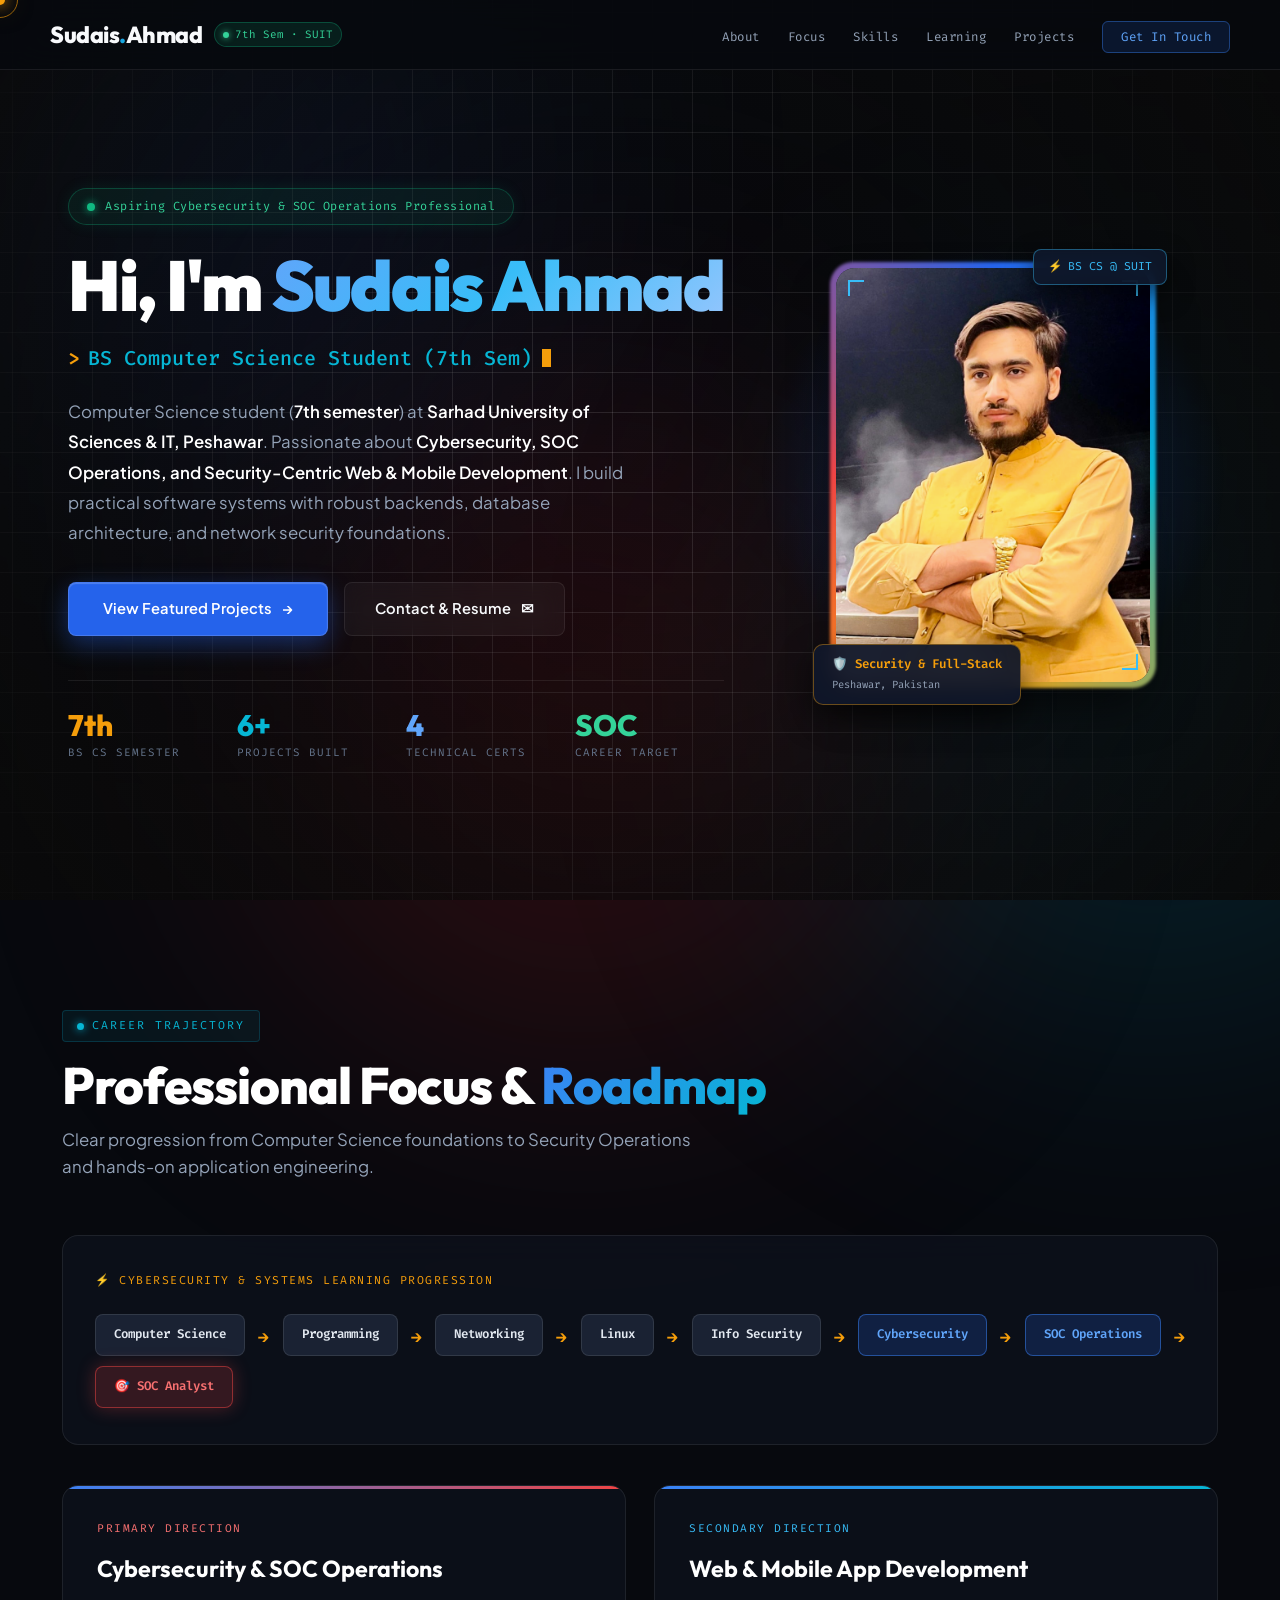
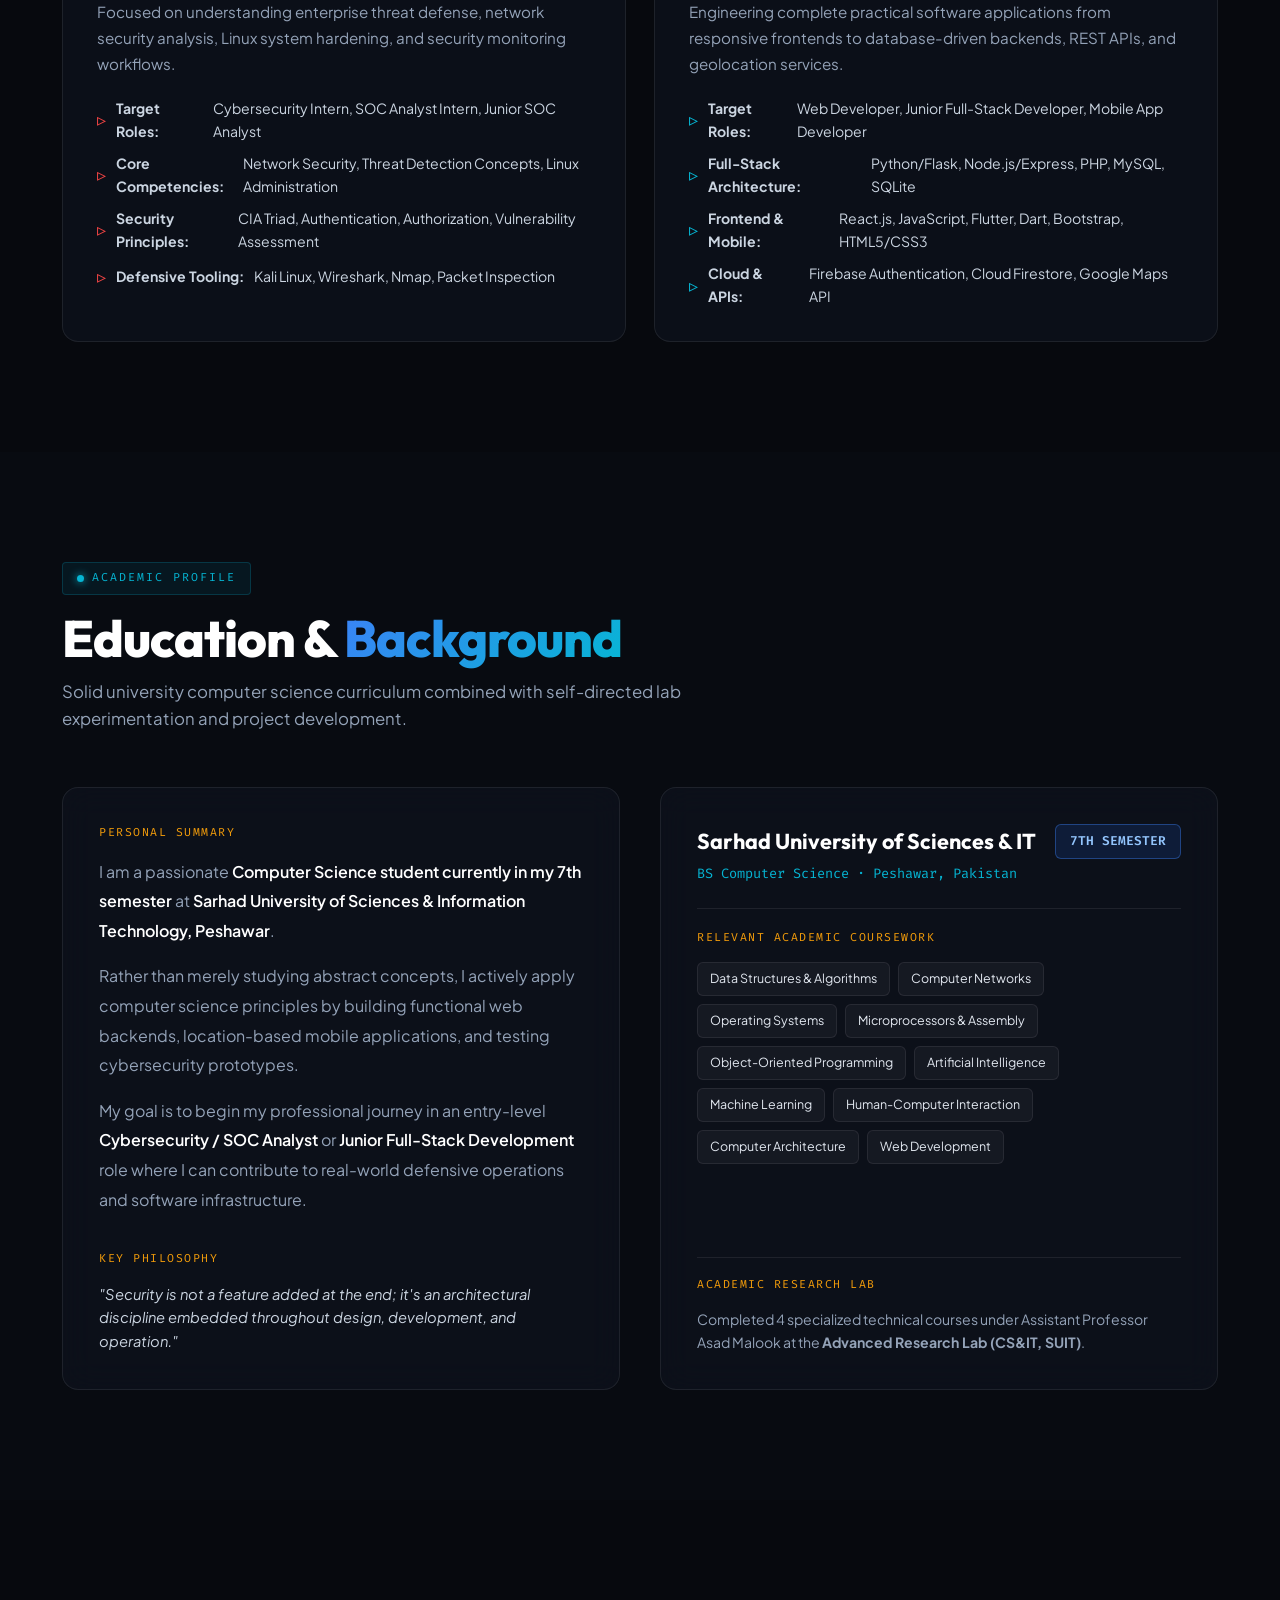
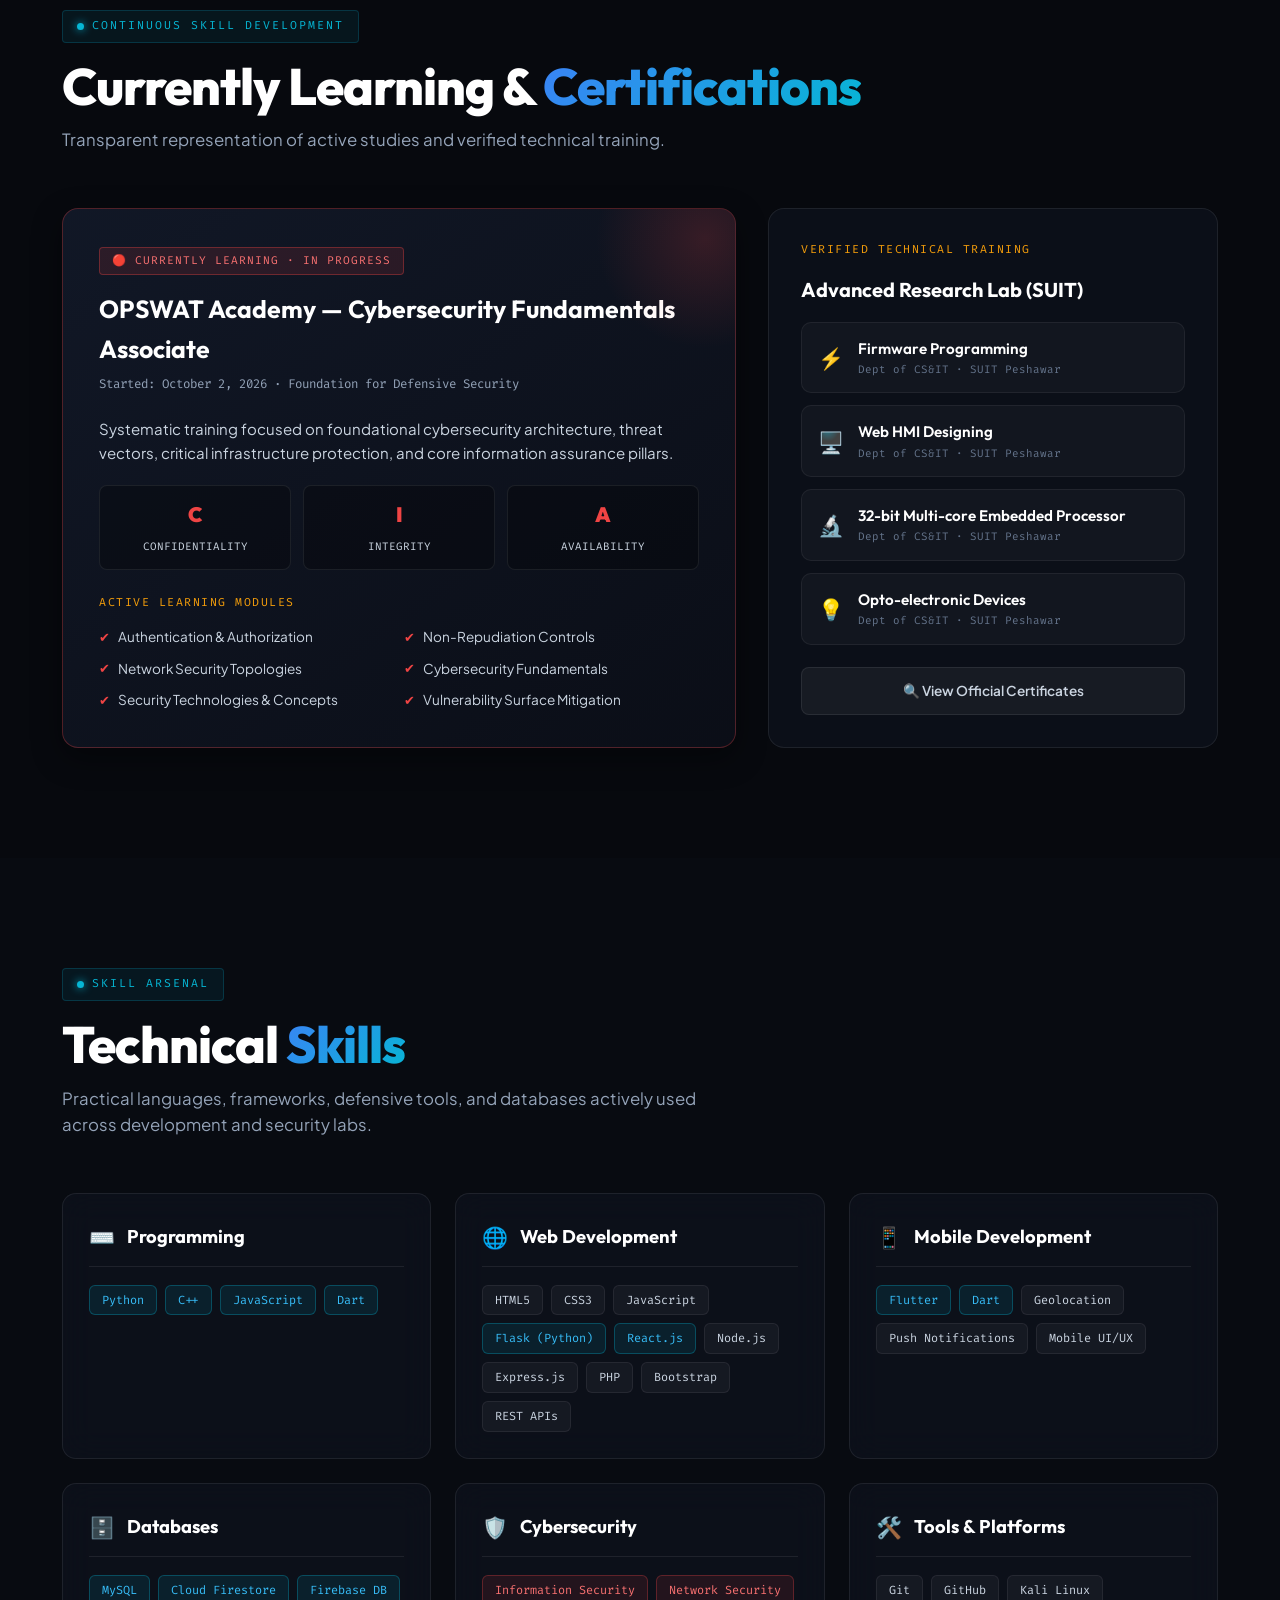
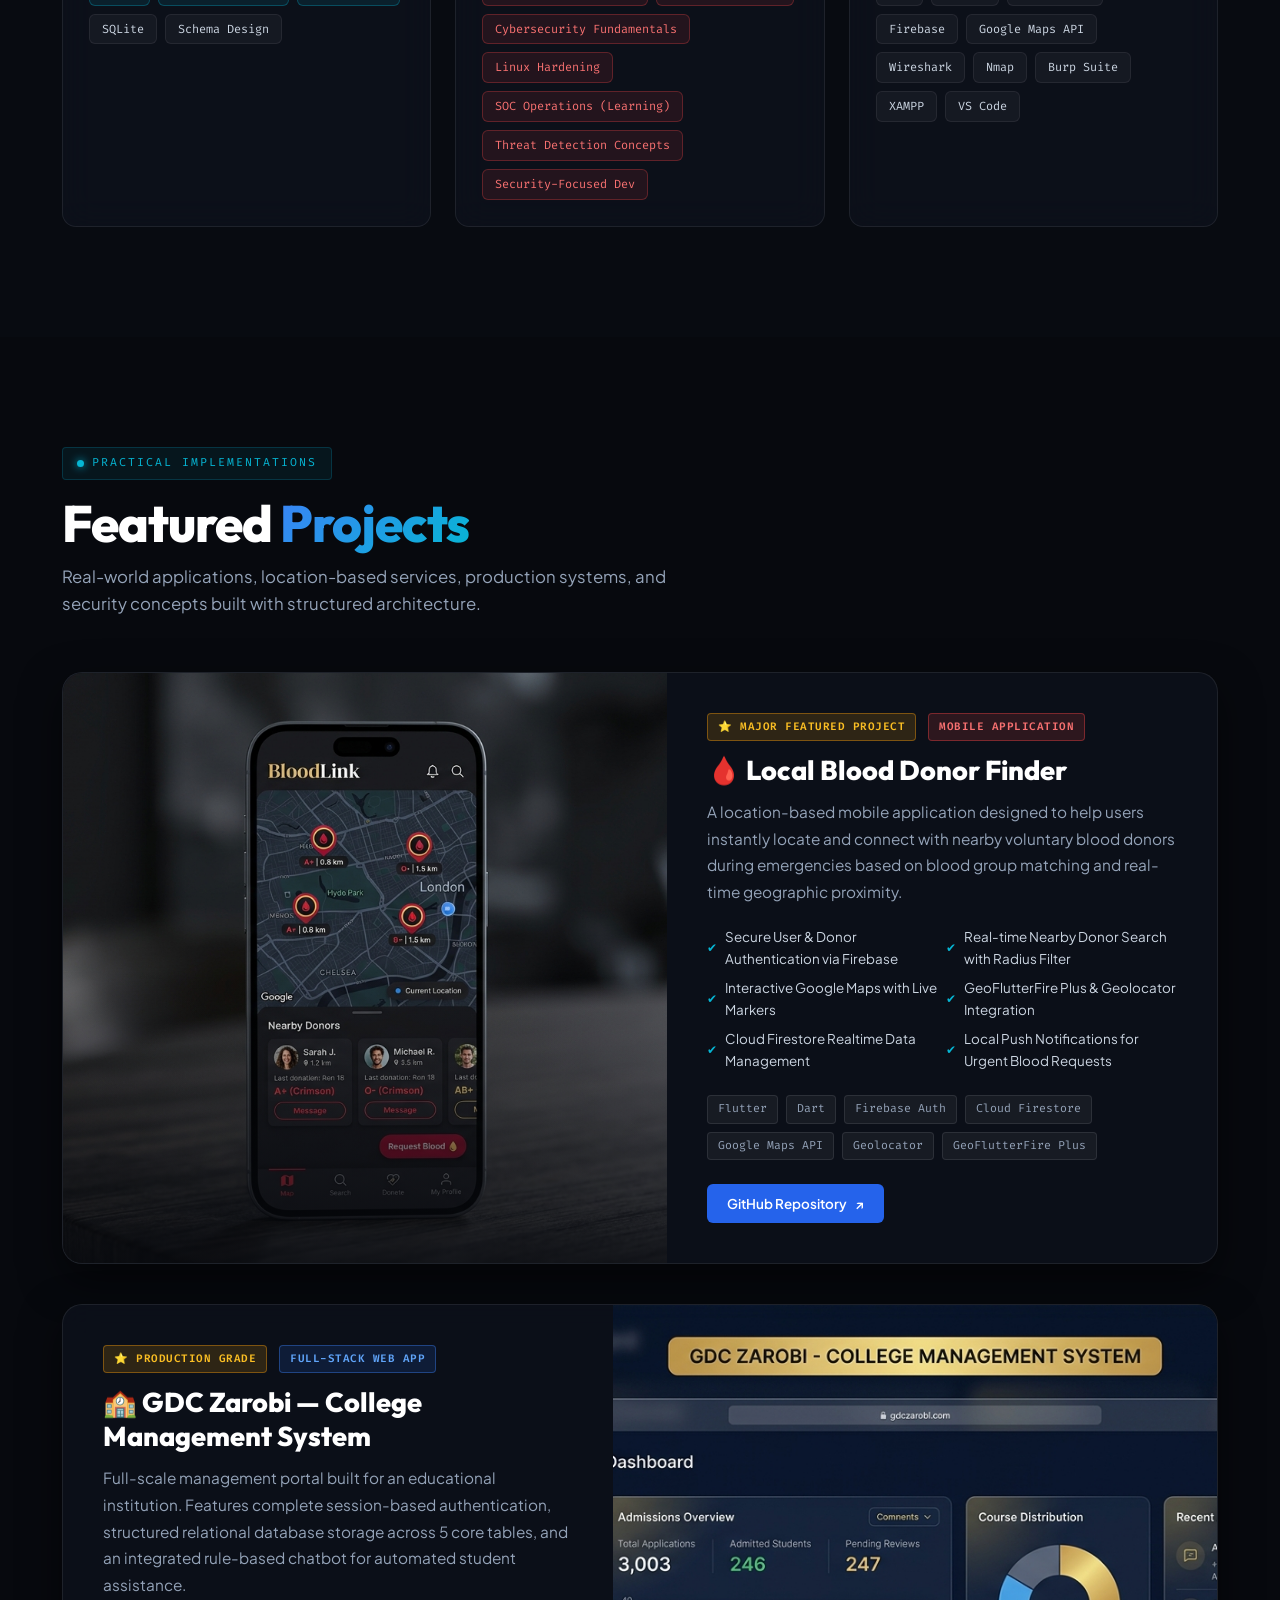
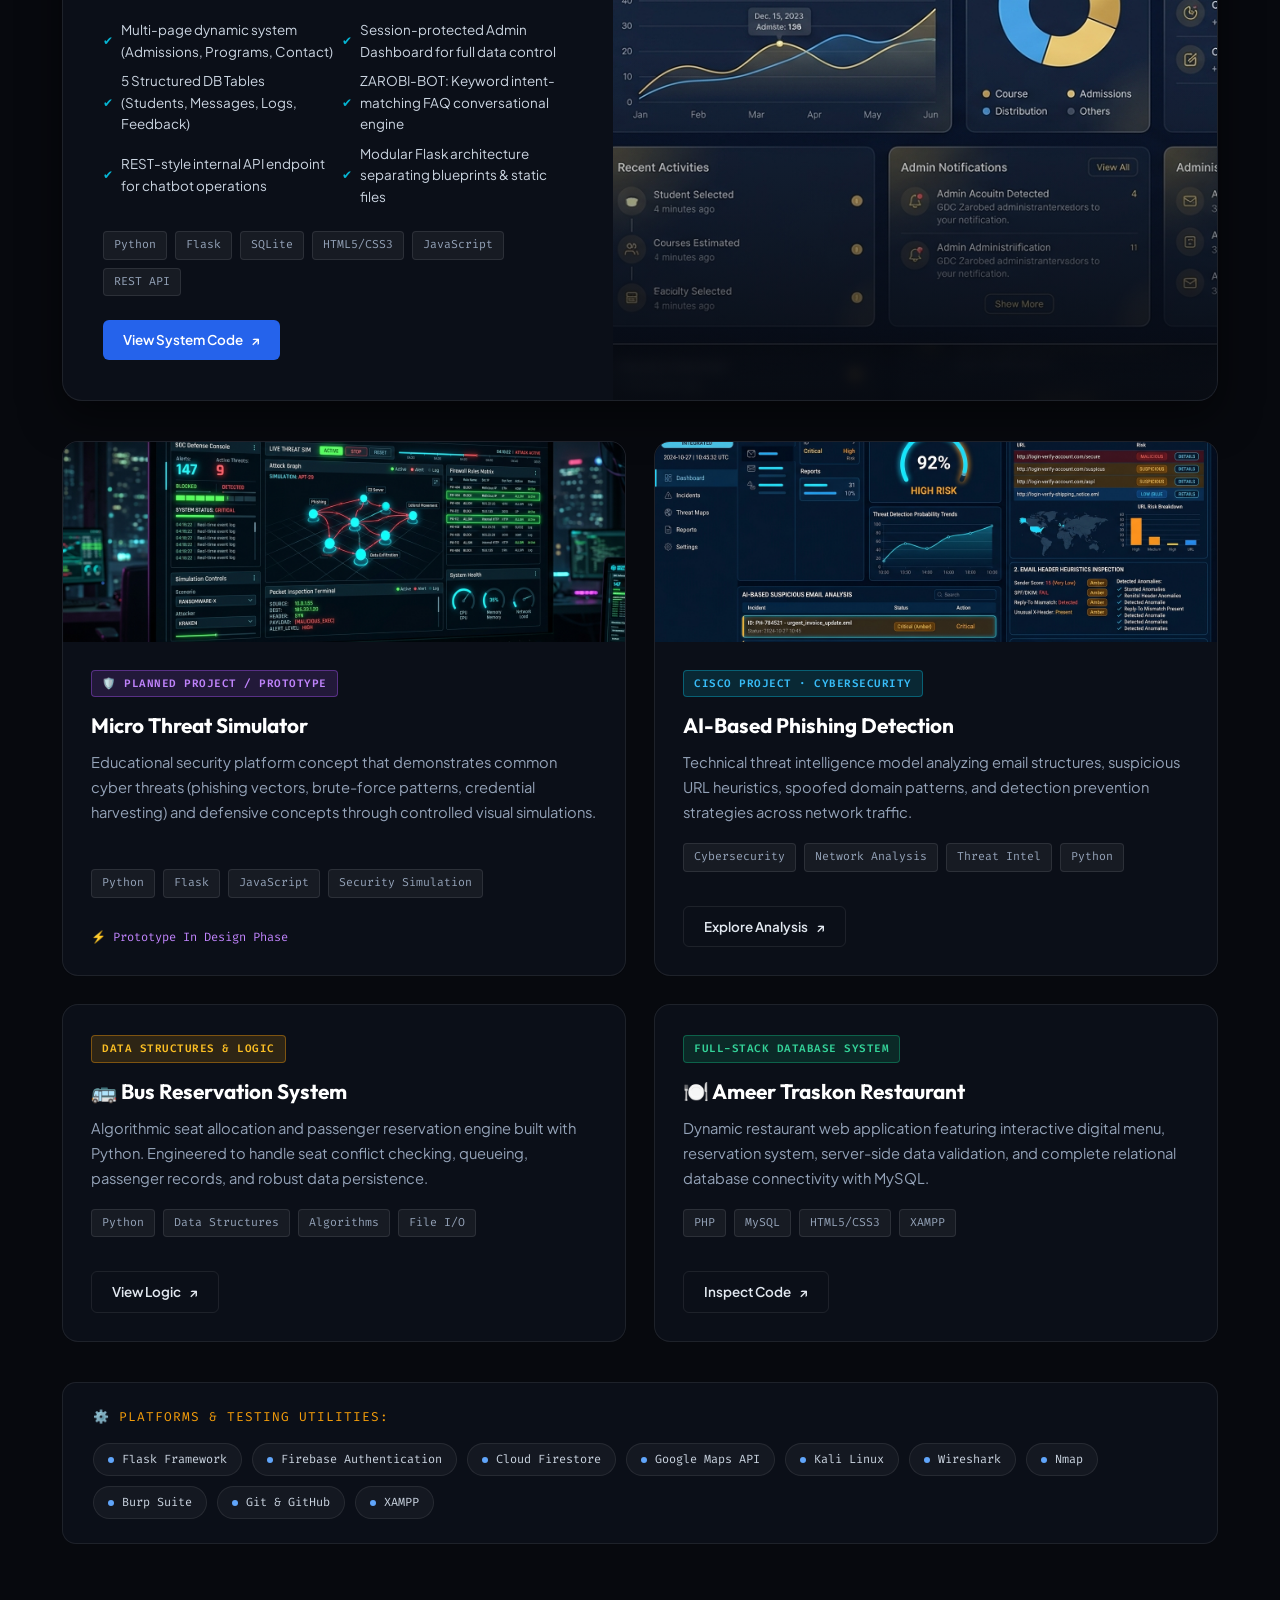
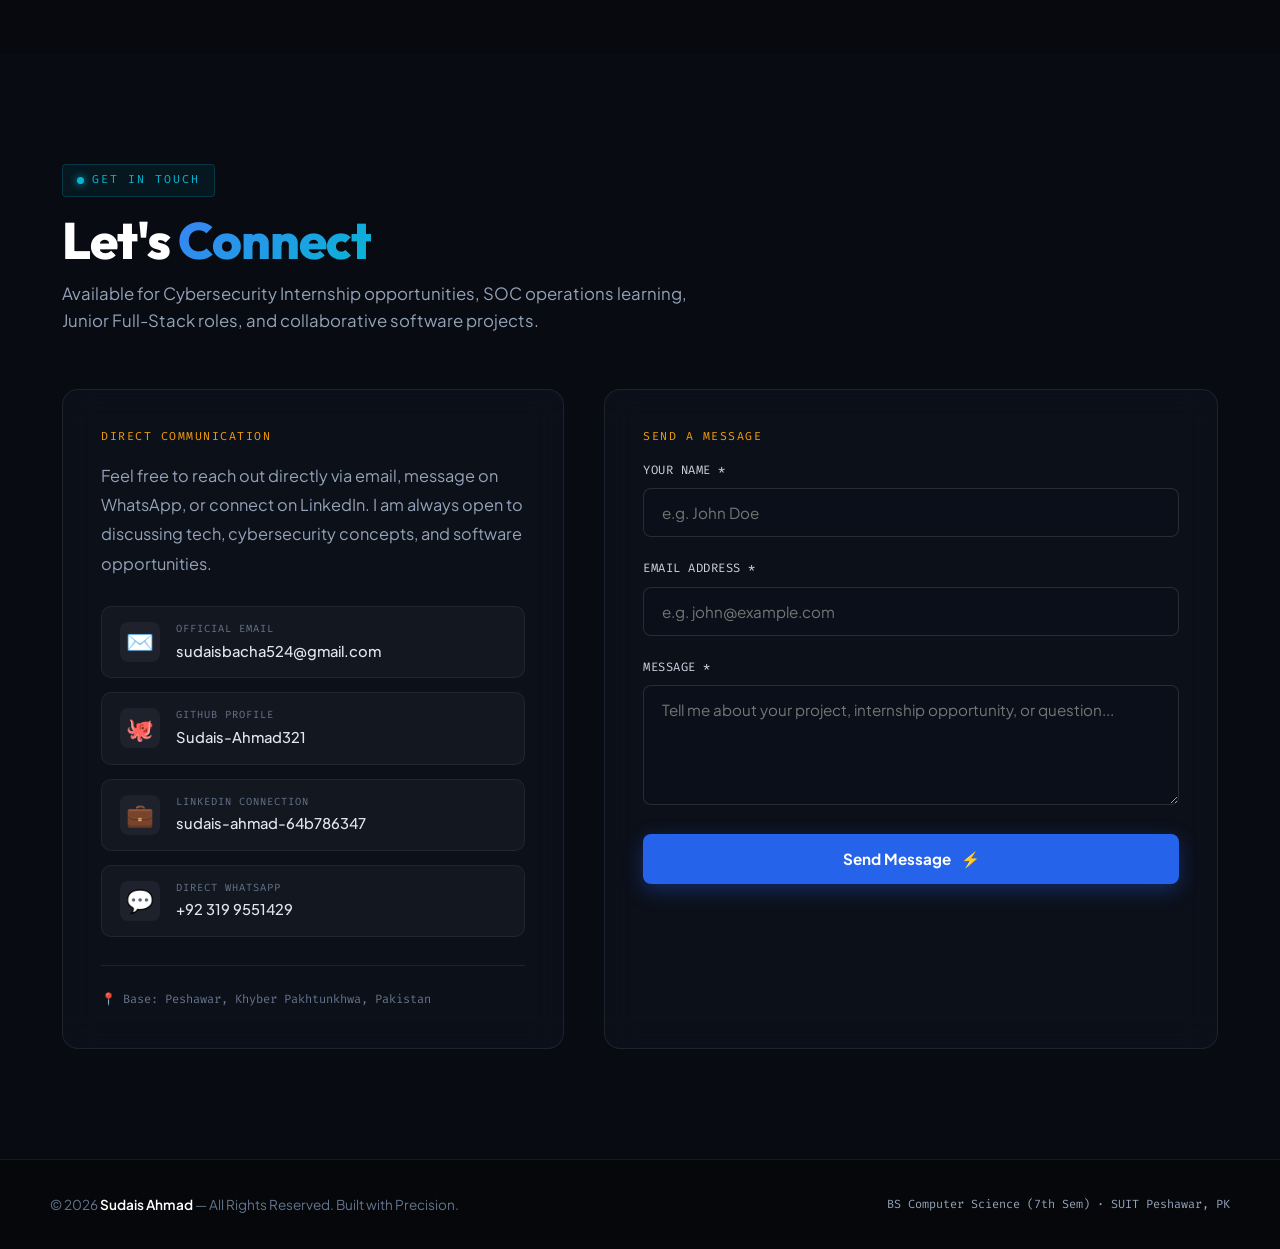
==== index.html @ ae696ebf "Complete portfolio redesign: ShapeGrid background, 7th sem update, new profile frame, OPSWAT Academy" ====
<!DOCTYPE html>
<html lang="en">
<head>
  <meta charset="UTF-8">
  <meta name="viewport" content="width=device-width, initial-scale=1.0">
  <title>Sudais Ahmad — Computer Science Student | Cybersecurity & Web Development</title>
  <meta name="description" content="Portfolio of Sudais Ahmad — BS Computer Science Student (7th Semester) at Sarhad University of Sciences & IT, Peshawar. Focusing on Cybersecurity, SOC Operations, and Full-Stack Web & Mobile App Development.">
  
  <!-- Favicon -->
  <link rel="icon" href="data:image/svg+xml,<svg xmlns=%22http://www.w3.org/2000/svg%22 viewBox=%220 0 100 100%22><text y=%22.9em%22 font-size=%2290%22>🛡️</text></svg>">

  <!-- Google Fonts -->
  <link rel="preconnect" href="https://fonts.googleapis.com">
  <link rel="preconnect" href="https://fonts.gstatic.com" crossorigin>
  <link href="https://fonts.googleapis.com/css2?family=Fira+Code:wght@400;500;600&family=Outfit:wght@400;500;600;700;800;900&family=Plus+Jakarta+Sans:wght@300;400;500;600;700;800&display=swap" rel="stylesheet">

  <!-- ShapeGrid CSS -->
  <link rel="stylesheet" href="/static/css/shapegrid.css">

  <style>
    :root {
      --bg: #07090e;
      --bg-surface: #0c1017;
      --card-bg: rgba(14, 19, 30, 0.72);
      --card-border: rgba(255, 255, 255, 0.08);
      --card-hover-border: rgba(59, 130, 246, 0.4);
      --card-shadow: 0 12px 36px rgba(0, 0, 0, 0.5);
      
      --accent: #2563eb;
      --accent-glow: rgba(37, 99, 235, 0.3);
      --accent-cyan: #06b6d4;
      --accent-gold: #f59e0b;
      --accent-crimson: #ef4444;
      --accent-green: #10b981;
      
      --text: #f8fafc;
      --text-muted: #94a3b8;
      --text-dim: #64748b;
      
      --grad-primary: linear-gradient(135deg, #3b82f6 0%, #06b6d4 100%);
      --grad-security: linear-gradient(135deg, #3b82f6 0%, #ef4444 100%);
      --grad-gold: linear-gradient(135deg, #f59e0b 0%, #d97706 100%);
      --grad-card: linear-gradient(180deg, rgba(255, 255, 255, 0.03) 0%, rgba(255, 255, 255, 0) 100%);
    }

    *, *::before, *::after {
      box-sizing: border-box;
      margin: 0;
      padding: 0;
    }

    html {
      scroll-behavior: smooth;
      background-color: var(--bg);
    }

    body {
      background-color: var(--bg);
      color: var(--text);
      font-family: 'Plus Jakarta Sans', sans-serif;
      overflow-x: hidden;
      line-height: 1.6;
      cursor: default;
    }

    /* ===== CUSTOM CYBER CURSOR ===== */
    .custom-cursor {
      position: fixed;
      width: 10px;
      height: 10px;
      background: #f59e0b;
      border-radius: 50%;
      pointer-events: none;
      z-index: 9999;
      transform: translate(-50%, -50%);
      box-shadow: 0 0 14px #f59e0b, 0 0 28px rgba(245, 158, 11, 0.5);
      transition: width 0.15s, height 0.15s, background-color 0.2s;
    }

    .custom-cursor-ring {
      position: fixed;
      width: 36px;
      height: 36px;
      border: 1.5px solid rgba(245, 158, 11, 0.6);
      border-radius: 50%;
      pointer-events: none;
      z-index: 9998;
      transform: translate(-50%, -50%);
      transition: width 0.12s, height 0.12s, border-color 0.2s;
    }

    .custom-cursor.active {
      width: 18px;
      height: 18px;
      background: #38bdf8;
      box-shadow: 0 0 20px #38bdf8;
    }

    .custom-cursor-ring.active {
      width: 52px;
      height: 52px;
      border-color: rgba(56, 189, 248, 0.5);
      background: rgba(56, 189, 248, 0.05);
    }

    /* ===== AMBIENT ORBS ===== */
    .ambient-glow {
      position: fixed;
      width: 650px;
      height: 650px;
      border-radius: 50%;
      filter: blur(140px);
      pointer-events: none;
      z-index: 0;
      opacity: 0.18;
      animation: ambientDrift 20s ease-in-out infinite alternate;
    }

    .glow-1 {
      top: -150px;
      left: -150px;
      background: #2563eb;
    }

    .glow-2 {
      top: 40%;
      right: -200px;
      background: #0891b2;
      animation-duration: 25s;
    }

    .glow-3 {
      bottom: -150px;
      left: 20%;
      background: #dc2626;
      animation-duration: 22s;
    }

    @keyframes ambientDrift {
      0% { transform: translate(0, 0) scale(1); }
      50% { transform: translate(60px, 40px) scale(1.1); }
      100% { transform: translate(-40px, 70px) scale(0.95); }
    }

    /* ===== SCROLL PROGRESS BAR ===== */
    #scroll-progress {
      position: fixed;
      top: 0;
      left: 0;
      height: 3px;
      background: linear-gradient(90deg, #2563eb, #06b6d4, #f59e0b, #ef4444);
      z-index: 10000;
      width: 0%;
      box-shadow: 0 0 10px rgba(59, 130, 246, 0.8);
      transition: width 0.1s linear;
    }

    /* ===== NAVIGATION ===== */
    nav {
      position: fixed;
      top: 0;
      width: 100%;
      z-index: 1000;
      padding: 16px 50px;
      display: flex;
      justify-content: space-between;
      align-items: center;
      backdrop-filter: blur(20px);
      -webkit-backdrop-filter: blur(20px);
      background: rgba(7, 9, 14, 0.82);
      border-bottom: 1px solid var(--card-border);
      transition: all 0.3s ease;
    }

    nav.scrolled {
      padding: 12px 50px;
      background: rgba(7, 9, 14, 0.94);
      box-shadow: 0 10px 30px rgba(0, 0, 0, 0.6);
      border-bottom-color: rgba(255, 255, 255, 0.12);
    }

    .nav-brand {
      display: flex;
      align-items: center;
      gap: 12px;
      text-decoration: none;
    }

    .nav-logo {
      font-family: 'Outfit', sans-serif;
      font-weight: 800;
      font-size: 1.45rem;
      color: var(--text);
      letter-spacing: -0.5px;
    }

    .nav-logo span {
      background: var(--grad-primary);
      -webkit-background-clip: text;
      -webkit-text-fill-color: transparent;
    }

    .nav-sem-badge {
      font-family: 'Fira Code', monospace;
      font-size: 0.68rem;
      padding: 3px 8px;
      border-radius: 20px;
      background: rgba(16, 185, 129, 0.12);
      border: 1px solid rgba(16, 185, 129, 0.3);
      color: #34d399;
      display: flex;
      align-items: center;
      gap: 6px;
    }

    .nav-sem-badge::before {
      content: "";
      width: 6px;
      height: 6px;
      background: #34d399;
      border-radius: 50%;
      box-shadow: 0 0 6px #34d399;
      animation: pulse 1.8s infinite;
    }

    .nav-links {
      display: flex;
      gap: 28px;
      list-style: none;
      align-items: center;
    }

    .nav-links a {
      font-family: 'Fira Code', monospace;
      font-size: 0.78rem;
      color: var(--text-muted);
      text-decoration: none;
      letter-spacing: 0.5px;
      transition: all 0.25s ease;
      position: relative;
      padding: 4px 0;
    }

    .nav-links a::after {
      content: "";
      position: absolute;
      bottom: -2px;
      left: 0;
      width: 0;
      height: 2px;
      background: var(--accent-cyan);
      transition: width 0.3s ease;
      border-radius: 2px;
    }

    .nav-links a:hover {
      color: #fff;
    }

    .nav-links a:hover::after {
      width: 100%;
    }

    .nav-btn {
      background: rgba(37, 99, 235, 0.15);
      border: 1px solid rgba(59, 130, 246, 0.4);
      color: #60a5fa !important;
      padding: 7px 18px !important;
      border-radius: 6px;
      transition: all 0.3s ease;
    }

    .nav-btn:hover {
      background: var(--accent) !important;
      color: #fff !important;
      box-shadow: 0 0 20px rgba(37, 99, 235, 0.5);
      transform: translateY(-1px);
    }

    .nav-btn::after {
      display: none !important;
    }

    .mobile-menu-btn {
      display: none;
      background: transparent;
      border: 1px solid var(--card-border);
      color: var(--text);
      font-size: 1.3rem;
      padding: 6px 12px;
      border-radius: 6px;
      cursor: pointer;
    }

    /* ===== MAIN LAYOUT ===== */
    main {
      position: relative;
      z-index: 1;
    }

    .container {
      max-width: 1220px;
      margin: 0 auto;
      padding: 0 32px;
    }

    .section-wrap {
      padding: 110px 0;
      position: relative;
    }

    /* ===== SECTION HEADERS ===== */
    .section-header {
      margin-bottom: 54px;
    }

    .section-badge {
      display: inline-flex;
      align-items: center;
      gap: 8px;
      font-family: 'Fira Code', monospace;
      font-size: 0.72rem;
      color: var(--accent-cyan);
      letter-spacing: 2px;
      text-transform: uppercase;
      padding: 6px 14px;
      border-radius: 4px;
      background: rgba(6, 182, 212, 0.08);
      border: 1px solid rgba(6, 182, 212, 0.2);
      margin-bottom: 14px;
    }

    .section-badge::before {
      content: "";
      width: 7px;
      height: 7px;
      background: var(--accent-cyan);
      border-radius: 50%;
      box-shadow: 0 0 8px var(--accent-cyan);
    }

    .section-title {
      font-family: 'Outfit', sans-serif;
      font-weight: 800;
      font-size: clamp(2.1rem, 4vw, 3.2rem);
      letter-spacing: -1px;
      line-height: 1.15;
      color: #fff;
    }

    .section-title .gradient-text {
      background: var(--grad-primary);
      -webkit-background-clip: text;
      -webkit-text-fill-color: transparent;
    }

    .section-desc {
      color: var(--text-muted);
      font-size: 1.05rem;
      max-width: 650px;
      margin-top: 12px;
    }

    /* ===== HERO SECTION ===== */
    #hero {
      min-height: 100vh;
      display: flex;
      align-items: center;
      padding: 130px 0 80px;
      position: relative;
      overflow: hidden;
    }

    .hero-grid {
      display: grid;
      grid-template-columns: 1.2fr 0.8fr;
      gap: 50px;
      align-items: center;
    }

    .hero-status-pill {
      display: inline-flex;
      align-items: center;
      gap: 10px;
      background: rgba(16, 185, 129, 0.08);
      border: 1px solid rgba(16, 185, 129, 0.28);
      padding: 8px 18px;
      border-radius: 30px;
      font-family: 'Fira Code', monospace;
      font-size: 0.74rem;
      color: #34d399;
      letter-spacing: 0.5px;
      margin-bottom: 24px;
      box-shadow: 0 0 15px rgba(16, 185, 129, 0.1);
    }

    .pulse-dot {
      width: 8px;
      height: 8px;
      background: #10b981;
      border-radius: 50%;
      box-shadow: 0 0 8px #10b981;
      animation: pulse 1.5s infinite;
    }

    @keyframes pulse {
      0%, 100% { transform: scale(1); opacity: 1; }
      50% { transform: scale(0.7); opacity: 0.5; }
    }

    .hero-title-main {
      font-family: 'Outfit', sans-serif;
      font-weight: 900;
      font-size: clamp(2.8rem, 5.5vw, 4.8rem);
      line-height: 1.05;
      letter-spacing: -2px;
      color: #fff;
      margin-bottom: 16px;
    }

    .hero-title-main .name-highlight {
      background: linear-gradient(135deg, #60a5fa 0%, #38bdf8 50%, #93c5fd 100%);
      -webkit-background-clip: text;
      -webkit-text-fill-color: transparent;
      display: inline-block;
    }

    .typewriter-box {
      font-family: 'Fira Code', monospace;
      font-size: clamp(1rem, 1.8vw, 1.25rem);
      color: var(--text-muted);
      margin-bottom: 20px;
      display: flex;
      align-items: center;
      gap: 8px;
      min-height: 38px;
    }

    .terminal-prompt {
      color: var(--accent-gold);
      font-weight: 600;
    }

    .typed-text {
      color: var(--accent-cyan);
      font-weight: 500;
    }

    .cursor-blink {
      display: inline-block;
      width: 9px;
      height: 18px;
      background: var(--accent-gold);
      margin-left: 2px;
      animation: blink 0.9s infinite;
    }

    @keyframes blink {
      0%, 100% { opacity: 1; }
      50% { opacity: 0; }
    }

    .hero-bio {
      font-size: 1.05rem;
      color: var(--text-muted);
      line-height: 1.8;
      max-width: 580px;
      margin-bottom: 34px;
    }

    .hero-bio strong {
      color: #fff;
      font-weight: 600;
    }

    .hero-cta-group {
      display: flex;
      gap: 16px;
      flex-wrap: wrap;
      align-items: center;
      margin-bottom: 44px;
    }

    .btn-glow-primary {
      background: var(--accent);
      color: #fff;
      padding: 14px 34px;
      border-radius: 8px;
      font-weight: 600;
      font-size: 0.92rem;
      text-decoration: none;
      display: inline-flex;
      align-items: center;
      gap: 10px;
      border: 1px solid rgba(255, 255, 255, 0.15);
      box-shadow: 0 8px 24px rgba(37, 99, 235, 0.4), inset 0 1px 1px rgba(255, 255, 255, 0.2);
      transition: all 0.3s cubic-bezier(0.16, 1, 0.3, 1);
    }

    .btn-glow-primary:hover {
      background: #1d4ed8;
      transform: translateY(-3px);
      box-shadow: 0 14px 32px rgba(37, 99, 235, 0.6);
      color: #fff;
    }

    .btn-glass-secondary {
      background: rgba(255, 255, 255, 0.04);
      color: var(--text);
      padding: 14px 30px;
      border-radius: 8px;
      font-weight: 600;
      font-size: 0.92rem;
      text-decoration: none;
      display: inline-flex;
      align-items: center;
      gap: 10px;
      border: 1px solid var(--card-border);
      backdrop-filter: blur(10px);
      transition: all 0.3s ease;
    }

    .btn-glass-secondary:hover {
      background: rgba(255, 255, 255, 0.08);
      border-color: rgba(255, 255, 255, 0.25);
      color: #fff;
      transform: translateY(-2px);
    }

    .hero-stats-row {
      display: grid;
      grid-template-columns: repeat(4, 1fr);
      gap: 20px;
      padding-top: 30px;
      border-top: 1px solid var(--card-border);
    }

    .hero-stat-card {
      display: flex;
      flex-direction: column;
    }

    .stat-number {
      font-family: 'Outfit', sans-serif;
      font-weight: 800;
      font-size: 1.85rem;
      line-height: 1;
      color: #fff;
      margin-bottom: 4px;
    }

    .stat-number.gold { color: var(--accent-gold); }
    .stat-number.cyan { color: var(--accent-cyan); }
    .stat-number.blue { color: #60a5fa; }
    .stat-number.green { color: #34d399; }

    .stat-caption {
      font-family: 'Fira Code', monospace;
      font-size: 0.68rem;
      color: var(--text-dim);
      text-transform: uppercase;
      letter-spacing: 1px;
    }

    /* ===== HERO PROFILE PICTURE & FRAME ===== */
    .hero-visual-wrap {
      display: flex;
      justify-content: center;
      align-items: center;
      position: relative;
    }

    .photo-scene {
      perspective: 1000px;
      width: 320px;
      height: 420px;
    }

    .photo-3d-card {
      width: 100%;
      height: 100%;
      position: relative;
      border-radius: 20px;
      transition: transform 0.15s ease-out, box-shadow 0.3s ease;
      transform-style: preserve-3d;
      box-shadow: 0 25px 50px -12px rgba(0, 0, 0, 0.7);
    }

    /* Animated Cyber Conic Glowing Border */
    .photo-conic-glow {
      position: absolute;
      inset: -3px;
      border-radius: 23px;
      background: conic-gradient(
        from 0deg,
        #2563eb,
        #06b6d4,
        #f59e0b,
        #ef4444,
        #2563eb
      );
      z-index: 1;
      animation: rotateConic 6s linear infinite;
      filter: blur(1.5px);
    }

    @keyframes rotateConic {
      from { transform: rotate(0deg); }
      to { transform: rotate(360deg); }
    }

    .photo-inner-canvas {
      position: absolute;
      inset: 3px;
      background: #0d121f;
      border-radius: 19px;
      overflow: hidden;
      z-index: 2;
    }

    .photo-inner-canvas img {
      width: 100%;
      height: 100%;
      object-fit: cover;
      object-position: center top;
      filter: contrast(1.04) brightness(0.98);
      transition: transform 0.5s ease, filter 0.5s ease;
      display: block;
    }

    .photo-3d-card:hover .photo-inner-canvas img {
      transform: scale(1.04);
      filter: contrast(1.08) brightness(1.02);
    }

    /* Cyber Corner Brackets */
    .tech-corner {
      position: absolute;
      width: 16px;
      height: 16px;
      border-color: #38bdf8;
      border-style: solid;
      z-index: 4;
      pointer-events: none;
    }

    .tech-tl { top: 12px; left: 12px; border-width: 2px 0 0 2px; }
    .tech-tr { top: 12px; right: 12px; border-width: 2px 2px 0 0; }
    .tech-bl { bottom: 12px; left: 12px; border-width: 0 0 2px 2px; }
    .tech-br { bottom: 12px; right: 12px; border-width: 0 2px 2px 0; }

    /* Top Floating Cyber Badge */
    .photo-badge-top {
      position: absolute;
      top: -16px;
      right: -14px;
      background: rgba(15, 23, 42, 0.92);
      border: 1px solid rgba(56, 189, 248, 0.4);
      padding: 8px 14px;
      border-radius: 8px;
      font-family: 'Fira Code', monospace;
      font-size: 0.72rem;
      color: #38bdf8;
      display: flex;
      align-items: center;
      gap: 6px;
      box-shadow: 0 10px 25px rgba(0, 0, 0, 0.6);
      backdrop-filter: blur(10px);
      z-index: 10;
      animation: floatBadge 4s ease-in-out infinite alternate;
    }

    /* Bottom Floating Status Tag */
    .photo-badge-bottom {
      position: absolute;
      bottom: -20px;
      left: -20px;
      background: rgba(15, 23, 42, 0.94);
      border: 1px solid rgba(245, 158, 11, 0.4);
      padding: 10px 18px;
      border-radius: 10px;
      font-family: 'Fira Code', monospace;
      font-size: 0.72rem;
      color: #fde68a;
      display: flex;
      flex-direction: column;
      gap: 2px;
      box-shadow: 0 12px 30px rgba(0, 0, 0, 0.6);
      backdrop-filter: blur(10px);
      z-index: 10;
      animation: floatBadge 4.5s ease-in-out infinite alternate-reverse;
    }

    .photo-badge-bottom span.title {
      color: #f59e0b;
      font-weight: 600;
      font-size: 0.78rem;
    }

    .photo-badge-bottom span.subtitle {
      color: var(--text-muted);
      font-size: 0.65rem;
    }

    @keyframes floatBadge {
      0% { transform: translateY(0); }
      100% { transform: translateY(-8px); }
    }

    /* Ambient pulse behind photo */
    .photo-ambient-pulse {
      position: absolute;
      inset: -20px;
      background: radial-gradient(circle, rgba(37, 99, 235, 0.3) 0%, transparent 70%);
      z-index: 0;
      pointer-events: none;
      animation: pulseGlow 4s ease-in-out infinite alternate;
    }

    @keyframes pulseGlow {
      from { opacity: 0.5; transform: scale(0.95); }
      to { opacity: 0.9; transform: scale(1.05); }
    }

    /* ===== CAREER ROADMAP & FOCUS SECTION ===== */
    .progression-banner {
      background: var(--card-bg);
      border: 1px solid var(--card-border);
      border-radius: 16px;
      padding: 36px 32px;
      backdrop-filter: blur(16px);
      margin-bottom: 40px;
    }

    .progression-flow {
      display: flex;
      align-items: center;
      justify-content: space-between;
      flex-wrap: wrap;
      gap: 10px;
      margin-top: 24px;
      position: relative;
    }

    .prog-node {
      display: flex;
      align-items: center;
      gap: 12px;
    }

    .node-pill {
      background: rgba(30, 41, 59, 0.8);
      border: 1px solid rgba(255, 255, 255, 0.1);
      padding: 10px 18px;
      border-radius: 8px;
      font-family: 'Fira Code', monospace;
      font-size: 0.78rem;
      font-weight: 600;
      color: #e2e8f0;
      transition: all 0.3s ease;
      white-space: nowrap;
    }

    .node-pill.active {
      background: rgba(37, 99, 235, 0.2);
      border-color: rgba(59, 130, 246, 0.5);
      color: #60a5fa;
    }

    .node-pill.target {
      background: rgba(239, 68, 68, 0.18);
      border-color: rgba(239, 68, 68, 0.5);
      color: #f87171;
      box-shadow: 0 0 18px rgba(239, 68, 68, 0.3);
    }

    .prog-arrow {
      color: var(--accent-gold);
      font-size: 1rem;
      font-weight: bold;
    }

    .focus-cards-grid {
      display: grid;
      grid-template-columns: repeat(2, 1fr);
      gap: 28px;
    }

    .focus-card {
      background: var(--card-bg);
      border: 1px solid var(--card-border);
      border-radius: 16px;
      padding: 34px;
      backdrop-filter: blur(16px);
      position: relative;
      overflow: hidden;
      transition: all 0.3s ease;
    }

    .focus-card::before {
      content: "";
      position: absolute;
      top: 0;
      left: 0;
      width: 100%;
      height: 3px;
      background: var(--grad-primary);
    }

    .focus-card.security::before {
      background: var(--grad-security);
    }

    .focus-card:hover {
      border-color: var(--card-hover-border);
      transform: translateY(-4px);
      box-shadow: var(--card-shadow);
    }

    .focus-tag {
      font-family: 'Fira Code', monospace;
      font-size: 0.7rem;
      letter-spacing: 1.5px;
      text-transform: uppercase;
      margin-bottom: 12px;
      display: block;
    }

    .focus-tag.sec-color { color: #f87171; }
    .focus-tag.web-color { color: #38bdf8; }

    .focus-title {
      font-family: 'Outfit', sans-serif;
      font-size: 1.45rem;
      font-weight: 700;
      color: #fff;
      margin-bottom: 12px;
    }

    .focus-desc {
      color: var(--text-muted);
      font-size: 0.95rem;
      line-height: 1.7;
      margin-bottom: 20px;
    }

    .focus-bullets {
      list-style: none;
      display: flex;
      flex-direction: column;
      gap: 10px;
    }

    .focus-bullets li {
      font-size: 0.88rem;
      color: #cbd5e1;
      display: flex;
      align-items: center;
      gap: 10px;
    }

    .focus-bullets li::before {
      content: "▹";
      color: var(--accent-cyan);
      font-size: 1.1rem;
    }

    .focus-card.security .focus-bullets li::before {
      color: #ef4444;
    }

    /* ===== ABOUT & ACADEMICS SECTION ===== */
    .about-grid {
      display: grid;
      grid-template-columns: 1fr 1fr;
      gap: 40px;
      align-items: stretch;
    }

    .about-card {
      background: var(--card-bg);
      border: 1px solid var(--card-border);
      border-radius: 16px;
      padding: 36px;
      backdrop-filter: blur(16px);
      display: flex;
      flex-direction: column;
      justify-content: space-between;
    }

    .about-text p {
      color: var(--text-muted);
      font-size: 1rem;
      line-height: 1.85;
      margin-bottom: 16px;
    }

    .about-text p strong {
      color: #fff;
      font-weight: 600;
    }

    .academic-header {
      display: flex;
      justify-content: space-between;
      align-items: flex-start;
      margin-bottom: 20px;
    }

    .uni-title {
      font-family: 'Outfit', sans-serif;
      font-size: 1.35rem;
      font-weight: 700;
      color: #fff;
    }

    .uni-degree {
      color: var(--accent-cyan);
      font-family: 'Fira Code', monospace;
      font-size: 0.85rem;
      margin-top: 4px;
    }

    .semester-badge-large {
      background: rgba(37, 99, 235, 0.15);
      border: 1px solid rgba(59, 130, 246, 0.4);
      color: #93c5fd;
      padding: 6px 14px;
      border-radius: 6px;
      font-family: 'Fira Code', monospace;
      font-size: 0.8rem;
      font-weight: 600;
    }

    .coursework-box {
      margin-top: 24px;
      padding-top: 20px;
      border-top: 1px solid var(--card-border);
    }

    .box-mini-title {
      font-family: 'Fira Code', monospace;
      font-size: 0.72rem;
      color: var(--accent-gold);
      letter-spacing: 1.5px;
      text-transform: uppercase;
      margin-bottom: 14px;
      display: block;
    }

    .course-chips-flex {
      display: flex;
      flex-wrap: wrap;
      gap: 8px;
    }

    .course-chip {
      background: rgba(255, 255, 255, 0.04);
      border: 1px solid rgba(255, 255, 255, 0.08);
      padding: 6px 12px;
      border-radius: 6px;
      font-size: 0.78rem;
      color: #e2e8f0;
      transition: all 0.2s ease;
    }

    .course-chip:hover {
      background: rgba(59, 130, 246, 0.12);
      border-color: rgba(59, 130, 246, 0.3);
      color: #60a5fa;
    }

    /* ===== CURRENTLY LEARNING & CERTIFICATIONS ===== */
    .learning-grid {
      display: grid;
      grid-template-columns: 1.2fr 0.8fr;
      gap: 32px;
    }

    .opswat-card {
      background: linear-gradient(145deg, rgba(20, 28, 45, 0.8) 0%, rgba(12, 16, 26, 0.8) 100%);
      border: 1px solid rgba(239, 68, 68, 0.3);
      border-radius: 16px;
      padding: 36px;
      position: relative;
      overflow: hidden;
      backdrop-filter: blur(16px);
      box-shadow: 0 10px 30px rgba(0, 0, 0, 0.4);
    }

    .opswat-card::before {
      content: "";
      position: absolute;
      top: -80px;
      right: -80px;
      width: 220px;
      height: 220px;
      background: radial-gradient(circle, rgba(239, 68, 68, 0.18) 0%, transparent 70%);
      border-radius: 50%;
    }

    .learning-status-tag {
      display: inline-flex;
      align-items: center;
      gap: 8px;
      background: rgba(239, 68, 68, 0.12);
      border: 1px solid rgba(239, 68, 68, 0.35);
      color: #f87171;
      padding: 4px 12px;
      border-radius: 4px;
      font-family: 'Fira Code', monospace;
      font-size: 0.7rem;
      letter-spacing: 1px;
      text-transform: uppercase;
      margin-bottom: 14px;
    }

    .learning-title {
      font-family: 'Outfit', sans-serif;
      font-size: 1.55rem;
      font-weight: 700;
      color: #fff;
      margin-bottom: 6px;
    }

    .learning-date {
      font-family: 'Fira Code', monospace;
      font-size: 0.78rem;
      color: var(--text-muted);
      margin-bottom: 22px;
    }

    .cia-triad-grid {
      display: grid;
      grid-template-columns: repeat(3, 1fr);
      gap: 12px;
      margin-bottom: 24px;
    }

    .triad-box {
      background: rgba(0, 0, 0, 0.3);
      border: 1px solid rgba(255, 255, 255, 0.08);
      border-radius: 8px;
      padding: 12px 14px;
      text-align: center;
    }

    .triad-box .letter {
      font-family: 'Outfit', sans-serif;
      font-weight: 900;
      font-size: 1.3rem;
      color: #ef4444;
      display: block;
    }

    .triad-box .name {
      font-family: 'Fira Code', monospace;
      font-size: 0.68rem;
      color: #cbd5e1;
      text-transform: uppercase;
    }

    .learning-topics-list {
      display: grid;
      grid-template-columns: 1fr 1fr;
      gap: 10px;
    }

    .topic-item {
      font-size: 0.85rem;
      color: #cbd5e1;
      display: flex;
      align-items: center;
      gap: 8px;
    }

    .topic-item::before {
      content: "✔";
      color: #ef4444;
      font-size: 0.8rem;
    }

    .certs-panel {
      background: var(--card-bg);
      border: 1px solid var(--card-border);
      border-radius: 16px;
      padding: 32px;
      backdrop-filter: blur(16px);
      display: flex;
      flex-direction: column;
      justify-content: space-between;
    }

    .cert-item-card {
      background: rgba(255, 255, 255, 0.03);
      border: 1px solid rgba(255, 255, 255, 0.06);
      border-radius: 10px;
      padding: 14px 16px;
      margin-bottom: 12px;
      display: flex;
      align-items: center;
      gap: 14px;
      transition: all 0.25s ease;
    }

    .cert-item-card:hover {
      background: rgba(37, 99, 235, 0.1);
      border-color: rgba(59, 130, 246, 0.3);
      transform: translateX(4px);
    }

    .cert-icon {
      font-size: 1.3rem;
    }

    .cert-content h5 {
      font-family: 'Outfit', sans-serif;
      font-size: 0.95rem;
      color: #fff;
      font-weight: 600;
    }

    .cert-content p {
      font-family: 'Fira Code', monospace;
      font-size: 0.68rem;
      color: var(--text-dim);
    }

    .view-certs-btn {
      margin-top: 10px;
      background: rgba(255, 255, 255, 0.05);
      border: 1px solid var(--card-border);
      color: #cbd5e1;
      padding: 12px;
      border-radius: 8px;
      font-size: 0.85rem;
      font-weight: 600;
      text-align: center;
      text-decoration: none;
      display: block;
      transition: all 0.3s ease;
    }

    .view-certs-btn:hover {
      background: rgba(255, 255, 255, 0.1);
      color: #fff;
    }

    /* ===== TECHNICAL SKILLS MATRIX ===== */
    .skills-categories-grid {
      display: grid;
      grid-template-columns: repeat(3, 1fr);
      gap: 24px;
    }

    .skill-cat-card {
      background: var(--card-bg);
      border: 1px solid var(--card-border);
      border-radius: 14px;
      padding: 26px;
      backdrop-filter: blur(16px);
      transition: all 0.3s ease;
    }

    .skill-cat-card:hover {
      border-color: var(--card-hover-border);
      transform: translateY(-3px);
      box-shadow: 0 10px 25px rgba(0, 0, 0, 0.4);
    }

    .cat-header {
      display: flex;
      align-items: center;
      gap: 12px;
      margin-bottom: 18px;
      padding-bottom: 12px;
      border-bottom: 1px solid var(--card-border);
    }

    .cat-icon {
      font-size: 1.3rem;
    }

    .cat-name {
      font-family: 'Outfit', sans-serif;
      font-size: 1.15rem;
      font-weight: 700;
      color: #fff;
    }

    .skill-tags-flex {
      display: flex;
      flex-wrap: wrap;
      gap: 8px;
    }

    .tech-tag {
      background: rgba(255, 255, 255, 0.04);
      border: 1px solid rgba(255, 255, 255, 0.07);
      padding: 5px 12px;
      border-radius: 6px;
      font-family: 'Fira Code', monospace;
      font-size: 0.74rem;
      color: #cbd5e1;
      transition: all 0.2s ease;
    }

    .tech-tag:hover {
      background: rgba(59, 130, 246, 0.15);
      border-color: rgba(59, 130, 246, 0.4);
      color: #fff;
    }

    .tech-tag.highlight {
      background: rgba(6, 182, 212, 0.1);
      border-color: rgba(6, 182, 212, 0.3);
      color: #38bdf8;
    }

    .tech-tag.sec-tag {
      background: rgba(239, 68, 68, 0.1);
      border-color: rgba(239, 68, 68, 0.3);
      color: #f87171;
    }

    /* ===== FEATURED PROJECTS SECTION ===== */
    .projects-container-grid {
      display: flex;
      flex-direction: column;
      gap: 40px;
    }

    /* Major Project Card (Landscape Feature) */
    .project-card-major {
      background: var(--card-bg);
      border: 1px solid var(--card-border);
      border-radius: 20px;
      overflow: hidden;
      display: grid;
      grid-template-columns: 1.1fr 1fr;
      backdrop-filter: blur(16px);
      box-shadow: 0 15px 40px rgba(0, 0, 0, 0.5);
      transition: all 0.35s ease;
    }

    .project-card-major:hover {
      border-color: rgba(59, 130, 246, 0.45);
      transform: translateY(-4px);
      box-shadow: 0 20px 50px rgba(0, 0, 0, 0.7);
    }

    .project-card-major.reversed {
      grid-template-columns: 1fr 1.1fr;
    }

    .project-img-frame {
      position: relative;
      overflow: hidden;
      min-height: 320px;
      background: #0d121f;
    }

    .project-img-frame img {
      width: 100%;
      height: 100%;
      object-fit: cover;
      object-position: center;
      transition: transform 0.6s ease;
      display: block;
    }

    .project-card-major:hover .project-img-frame img {
      transform: scale(1.05);
    }

    .project-img-overlay {
      position: absolute;
      inset: 0;
      background: linear-gradient(180deg, transparent 50%, rgba(7, 9, 14, 0.85) 100%);
      pointer-events: none;
    }

    .project-info-body {
      padding: 40px;
      display: flex;
      flex-direction: column;
      justify-content: space-between;
    }

    .project-badge-row {
      display: flex;
      align-items: center;
      gap: 12px;
      margin-bottom: 12px;
      flex-wrap: wrap;
    }

    .p-badge {
      font-family: 'Fira Code', monospace;
      font-size: 0.68rem;
      padding: 4px 10px;
      border-radius: 4px;
      font-weight: 600;
      letter-spacing: 0.5px;
      text-transform: uppercase;
    }

    .badge-star {
      background: rgba(245, 158, 11, 0.15);
      border: 1px solid rgba(245, 158, 11, 0.4);
      color: #fbbf24;
    }

    .badge-mobile {
      background: rgba(239, 68, 68, 0.15);
      border: 1px solid rgba(239, 68, 68, 0.4);
      color: #f87171;
    }

    .badge-web {
      background: rgba(37, 99, 235, 0.15);
      border: 1px solid rgba(59, 130, 246, 0.4);
      color: #60a5fa;
    }

    .badge-planned {
      background: rgba(168, 85, 247, 0.15);
      border: 1px solid rgba(168, 85, 247, 0.4);
      color: #c084fc;
    }

    .project-title-large {
      font-family: 'Outfit', sans-serif;
      font-size: 1.7rem;
      font-weight: 800;
      color: #fff;
      margin-bottom: 12px;
      line-height: 1.25;
    }

    .project-paragraph {
      color: var(--text-muted);
      font-size: 0.96rem;
      line-height: 1.75;
      margin-bottom: 20px;
    }

    .project-highlights-list {
      list-style: none;
      display: grid;
      grid-template-columns: 1fr 1fr;
      gap: 8px;
      margin-bottom: 24px;
    }

    .project-highlights-list li {
      font-size: 0.84rem;
      color: #cbd5e1;
      display: flex;
      align-items: center;
      gap: 8px;
    }

    .project-highlights-list li::before {
      content: "✔";
      color: var(--accent-cyan);
      font-size: 0.75rem;
    }

    .project-tech-chips {
      display: flex;
      flex-wrap: wrap;
      gap: 8px;
      margin-bottom: 24px;
    }

    .p-tech {
      background: rgba(255, 255, 255, 0.05);
      border: 1px solid rgba(255, 255, 255, 0.09);
      padding: 4px 10px;
      border-radius: 4px;
      font-family: 'Fira Code', monospace;
      font-size: 0.72rem;
      color: #94a3b8;
    }

    .project-action-btns {
      display: flex;
      gap: 14px;
    }

    .btn-sm-primary {
      background: var(--accent);
      color: #fff;
      padding: 9px 20px;
      border-radius: 6px;
      font-size: 0.84rem;
      font-weight: 600;
      text-decoration: none;
      display: inline-flex;
      align-items: center;
      gap: 8px;
      transition: all 0.25s ease;
    }

    .btn-sm-primary:hover {
      background: #1d4ed8;
      box-shadow: 0 4px 14px rgba(37, 99, 235, 0.4);
    }

    .btn-sm-outline {
      background: transparent;
      color: #e2e8f0;
      padding: 9px 20px;
      border-radius: 6px;
      font-size: 0.84rem;
      font-weight: 600;
      text-decoration: none;
      display: inline-flex;
      align-items: center;
      gap: 8px;
      border: 1px solid var(--card-border);
      transition: all 0.25s ease;
    }

    .btn-sm-outline:hover {
      border-color: rgba(255, 255, 255, 0.3);
      background: rgba(255, 255, 255, 0.05);
    }

    /* Secondary Projects 2-Col Grid */
    .secondary-projects-grid {
      display: grid;
      grid-template-columns: repeat(2, 1fr);
      gap: 28px;
    }

    .sec-proj-card {
      background: var(--card-bg);
      border: 1px solid var(--card-border);
      border-radius: 16px;
      overflow: hidden;
      backdrop-filter: blur(16px);
      display: flex;
      flex-direction: column;
      transition: all 0.3s ease;
    }

    .sec-proj-card:hover {
      border-color: var(--card-hover-border);
      transform: translateY(-4px);
      box-shadow: var(--card-shadow);
    }

    .sec-proj-img {
      height: 200px;
      overflow: hidden;
      position: relative;
    }

    .sec-proj-img img {
      width: 100%;
      height: 100%;
      object-fit: cover;
      transition: transform 0.5s ease;
    }

    .sec-proj-card:hover .sec-proj-img img {
      transform: scale(1.05);
    }

    .sec-proj-body {
      padding: 28px;
      display: flex;
      flex-direction: column;
      flex-grow: 1;
      justify-content: space-between;
    }

    .sec-proj-title {
      font-family: 'Outfit', sans-serif;
      font-size: 1.3rem;
      font-weight: 700;
      color: #fff;
      margin-bottom: 8px;
    }

    .sec-proj-desc {
      color: var(--text-muted);
      font-size: 0.92rem;
      line-height: 1.7;
      margin-bottom: 18px;
    }

    /* ===== TOOLS CHIPS BAR ===== */
    .tools-bar-wrap {
      margin-top: 40px;
      background: var(--card-bg);
      border: 1px solid var(--card-border);
      border-radius: 14px;
      padding: 24px 30px;
      display: flex;
      align-items: center;
      justify-content: space-between;
      flex-wrap: wrap;
      gap: 16px;
    }

    .tools-label {
      font-family: 'Fira Code', monospace;
      font-size: 0.8rem;
      color: var(--accent-gold);
      text-transform: uppercase;
      letter-spacing: 1px;
    }

    .tools-chips-flex {
      display: flex;
      flex-wrap: wrap;
      gap: 10px;
    }

    .tool-chip-badge {
      background: rgba(255, 255, 255, 0.04);
      border: 1px solid rgba(255, 255, 255, 0.08);
      padding: 6px 14px;
      border-radius: 20px;
      font-family: 'Fira Code', monospace;
      font-size: 0.74rem;
      color: #cbd5e1;
      display: flex;
      align-items: center;
      gap: 8px;
      transition: all 0.2s ease;
    }

    .tool-chip-badge::before {
      content: "";
      width: 6px;
      height: 6px;
      border-radius: 50%;
      background: #60a5fa;
    }

    .tool-chip-badge:hover {
      background: rgba(59, 130, 246, 0.15);
      border-color: rgba(59, 130, 246, 0.35);
      color: #fff;
    }

    /* ===== CONTACT SECTION ===== */
    .contact-wrapper {
      display: grid;
      grid-template-columns: 0.9fr 1.1fr;
      gap: 40px;
    }

    .contact-card-left {
      background: var(--card-bg);
      border: 1px solid var(--card-border);
      border-radius: 16px;
      padding: 38px;
      backdrop-filter: blur(16px);
      display: flex;
      flex-direction: column;
      justify-content: space-between;
    }

    .contact-sub-text {
      color: var(--text-muted);
      font-size: 1.02rem;
      line-height: 1.8;
      margin-bottom: 28px;
    }

    .contact-channels {
      display: flex;
      flex-direction: column;
      gap: 14px;
    }

    .channel-item {
      display: flex;
      align-items: center;
      gap: 16px;
      padding: 14px 18px;
      border-radius: 10px;
      background: rgba(255, 255, 255, 0.03);
      border: 1px solid rgba(255, 255, 255, 0.06);
      text-decoration: none;
      color: var(--text);
      transition: all 0.25s ease;
    }

    .channel-item:hover {
      background: rgba(37, 99, 235, 0.12);
      border-color: rgba(59, 130, 246, 0.35);
      transform: translateX(4px);
    }

    .channel-icon {
      font-size: 1.4rem;
      width: 40px;
      height: 40px;
      border-radius: 8px;
      background: rgba(255, 255, 255, 0.05);
      display: flex;
      align-items: center;
      justify-content: center;
    }

    .channel-meta small {
      display: block;
      font-family: 'Fira Code', monospace;
      font-size: 0.65rem;
      color: var(--text-dim);
      text-transform: uppercase;
      letter-spacing: 1px;
    }

    .channel-meta span {
      font-size: 0.92rem;
      font-weight: 500;
      color: #e2e8f0;
    }

    .contact-form-card {
      background: var(--card-bg);
      border: 1px solid var(--card-border);
      border-radius: 16px;
      padding: 38px;
      backdrop-filter: blur(16px);
    }

    .form-group {
      margin-bottom: 22px;
      position: relative;
    }

    .form-label {
      display: block;
      font-family: 'Fira Code', monospace;
      font-size: 0.76rem;
      color: #cbd5e1;
      margin-bottom: 8px;
      text-transform: uppercase;
      letter-spacing: 0.5px;
    }

    .form-control {
      width: 100%;
      background: rgba(12, 16, 26, 0.9);
      border: 1px solid rgba(255, 255, 255, 0.12);
      border-radius: 8px;
      padding: 14px 18px;
      color: #fff;
      font-family: 'Plus Jakarta Sans', sans-serif;
      font-size: 0.95rem;
      transition: all 0.3s ease;
      outline: none;
    }

    .form-control:focus {
      border-color: var(--accent-cyan);
      box-shadow: 0 0 16px rgba(6, 182, 212, 0.25);
    }

    textarea.form-control {
      resize: vertical;
      min-height: 120px;
    }

    .form-submit-btn {
      width: 100%;
      background: var(--accent);
      color: #fff;
      padding: 15px;
      border: none;
      border-radius: 8px;
      font-family: 'Plus Jakarta Sans', sans-serif;
      font-weight: 700;
      font-size: 0.95rem;
      cursor: pointer;
      display: flex;
      align-items: center;
      justify-content: center;
      gap: 10px;
      transition: all 0.3s ease;
      box-shadow: 0 6px 20px rgba(37, 99, 235, 0.35);
    }

    .form-submit-btn:hover {
      background: #1d4ed8;
      box-shadow: 0 10px 28px rgba(37, 99, 235, 0.5);
      transform: translateY(-2px);
    }

    .form-submit-btn:disabled {
      opacity: 0.65;
      cursor: not-allowed;
      transform: none !important;
    }

    #form-feedback {
      margin-top: 14px;
      font-family: 'Fira Code', monospace;
      font-size: 0.8rem;
      text-align: center;
      padding: 10px;
      border-radius: 6px;
      display: none;
    }

    #form-feedback.success {
      display: block;
      background: rgba(16, 185, 129, 0.12);
      border: 1px solid rgba(16, 185, 129, 0.3);
      color: #34d399;
    }

    #form-feedback.error {
      display: block;
      background: rgba(239, 68, 68, 0.12);
      border: 1px solid rgba(239, 68, 68, 0.3);
      color: #f87171;
    }

    /* ===== CERTIFICATE LIGHTBOX MODAL ===== */
    .modal-lightbox {
      display: none;
      position: fixed;
      inset: 0;
      background: rgba(0, 0, 0, 0.85);
      backdrop-filter: blur(10px);
      z-index: 100000;
      align-items: center;
      justify-content: center;
      padding: 24px;
    }

    .modal-lightbox.active {
      display: flex;
    }

    .modal-content-box {
      max-width: 800px;
      width: 100%;
      background: #0d121f;
      border: 1px solid var(--card-border);
      border-radius: 16px;
      overflow: hidden;
      position: relative;
    }

    .modal-header {
      padding: 18px 24px;
      border-bottom: 1px solid var(--card-border);
      display: flex;
      justify-content: space-between;
      align-items: center;
    }

    .modal-close-btn {
      background: transparent;
      border: none;
      color: #fff;
      font-size: 1.5rem;
      cursor: pointer;
    }

    .modal-img-wrap {
      max-height: 80vh;
      overflow-y: auto;
      padding: 16px;
      text-align: center;
    }

    .modal-img-wrap img {
      max-width: 100%;
      height: auto;
      border-radius: 8px;
    }

    /* ===== FOOTER ===== */
    footer {
      background: #05070a;
      border-top: 1px solid var(--card-border);
      padding: 34px 50px;
      display: flex;
      justify-content: space-between;
      align-items: center;
      font-size: 0.85rem;
      color: var(--text-dim);
      position: relative;
      z-index: 10;
    }

    footer span.highlight {
      color: #fff;
      font-weight: 600;
    }

    .footer-right {
      font-family: 'Fira Code', monospace;
      font-size: 0.74rem;
      color: var(--text-muted);
    }

    /* ===== ANIMATIONS & REVEAL ===== */
    .fade-up {
      opacity: 0;
      transform: translateY(30px);
      transition: opacity 0.7s cubic-bezier(0.16, 1, 0.3, 1), transform 0.7s cubic-bezier(0.16, 1, 0.3, 1);
    }

    .fade-up.visible {
      opacity: 1;
      transform: translateY(0);
    }

    /* ===== RESPONSIVE BREAKPOINTS ===== */
    @media (max-width: 1024px) {
      .hero-grid {
        grid-template-columns: 1fr;
        text-align: center;
      }
      .hero-cta-group {
        justify-content: center;
      }
      .typewriter-box {
        justify-content: center;
      }
      .hero-bio {
        margin: 0 auto 34px;
      }
      .hero-stats-row {
        grid-template-columns: repeat(2, 1fr);
        gap: 16px;
      }
      .hero-visual-wrap {
        margin-top: 20px;
      }
      .project-card-major, .project-card-major.reversed {
        grid-template-columns: 1fr;
      }
      .learning-grid {
        grid-template-columns: 1fr;
      }
      .skills-categories-grid {
        grid-template-columns: repeat(2, 1fr);
      }
    }

    @media (max-width: 768px) {
      nav {
        padding: 14px 20px;
      }
      .nav-links {
        display: none;
      }
      .mobile-menu-btn {
        display: block;
      }
      .about-grid, .focus-cards-grid, .secondary-projects-grid, .contact-wrapper {
        grid-template-columns: 1fr;
      }
      .skills-categories-grid {
        grid-template-columns: 1fr;
      }
      .progression-flow {
        flex-direction: column;
        align-items: stretch;
      }
      .prog-node {
        justify-content: center;
      }
      .prog-arrow {
        text-align: center;
      }
      .photo-scene {
        width: 270px;
        height: 360px;
      }
      footer {
        flex-direction: column;
        gap: 12px;
        text-align: center;
        padding: 24px;
      }
    }
  </style>
</head>
<body>

  <!-- Scroll Progress Indicator -->
  <div id="scroll-progress"></div>

  <!-- Ambient Glow Orbs -->
  <div class="ambient-glow glow-1"></div>
  <div class="ambient-glow glow-2"></div>
  <div class="ambient-glow glow-3"></div>

  <!-- Custom Cyber Cursor -->
  <div class="custom-cursor" id="cursor"></div>
  <div class="custom-cursor-ring" id="cursor-ring"></div>

  <!-- React Bits ShapeGrid Canvas Background -->
  <canvas id="shapegrid-canvas" class="shapegrid-canvas"></canvas>

  <!-- Navigation Bar -->
  <nav id="navbar">
    <a href="#hero" class="nav-brand">
      <div class="nav-logo">Sudais<span>.</span>Ahmad</div>
      <div class="nav-sem-badge">7th Sem · SUIT</div>
    </a>
    <ul class="nav-links">
      <li><a href="#about">About</a></li>
      <li><a href="#focus">Focus</a></li>
      <li><a href="#skills">Skills</a></li>
      <li><a href="#learning">Learning</a></li>
      <li><a href="#projects">Projects</a></li>
      <li><a href="#contact" class="nav-btn">Get In Touch</a></li>
    </ul>
    <button class="mobile-menu-btn" onclick="toggleMobileMenu()">☰</button>
  </nav>

  <main>
    <!-- ===== HERO SECTION ===== -->
    <section id="hero">
      <div class="container">
        <div class="hero-grid">
          
          <!-- Hero Text -->
          <div class="hero-content-col fade-up">
            <div class="hero-status-pill">
              <span class="pulse-dot"></span>
              Aspiring Cybersecurity &amp; SOC Operations Professional
            </div>

            <h1 class="hero-title-main">
              Hi, I'm <span class="name-highlight">Sudais Ahmad</span>
            </h1>

            <div class="typewriter-box">
              <span class="terminal-prompt">&gt;</span>
              <span class="typed-text" id="typewriter"></span>
              <span class="cursor-blink"></span>
            </div>

            <p class="hero-bio">
              Computer Science student (<strong>7th semester</strong>) at <strong>Sarhad University of Sciences &amp; IT, Peshawar</strong>. Passionate about <strong>Cybersecurity, SOC Operations, and Security-Centric Web &amp; Mobile Development</strong>. I build practical software systems with robust backends, database architecture, and network security foundations.
            </p>

            <div class="hero-cta-group">
              <a href="#projects" class="btn-glow-primary">
                <span>View Featured Projects</span>
                <span>→</span>
              </a>
              <a href="#contact" class="btn-glass-secondary">
                <span>Contact &amp; Resume</span>
                <span>✉</span>
              </a>
            </div>

            <div class="hero-stats-row">
              <div class="hero-stat-card">
                <span class="stat-number gold">7th</span>
                <span class="stat-caption">BS CS Semester</span>
              </div>
              <div class="hero-stat-card">
                <span class="stat-number cyan">6+</span>
                <span class="stat-caption">Projects Built</span>
              </div>
              <div class="hero-stat-card">
                <span class="stat-number blue">4</span>
                <span class="stat-caption">Technical Certs</span>
              </div>
              <div class="hero-stat-card">
                <span class="stat-number green">SOC</span>
                <span class="stat-caption">Career Target</span>
              </div>
            </div>
          </div>

          <!-- Hero Visual: Redesigned 3D Photo Frame -->
          <div class="hero-visual-wrap fade-up">
            <div class="photo-ambient-pulse"></div>
            <div class="photo-scene">
              <div class="photo-3d-card" id="photoCard">
                <!-- Glowing Conic Border -->
                <div class="photo-conic-glow"></div>
                
                <!-- Inner Canvas Container -->
                <div class="photo-inner-canvas">
                  <img src="/static/images/profile.jpg" alt="Sudais Ahmad — Computer Science Student" id="profileImg">
                  
                  <!-- Tech HUD Corners -->
                  <div class="tech-corner tech-tl"></div>
                  <div class="tech-corner tech-tr"></div>
                  <div class="tech-corner tech-bl"></div>
                  <div class="tech-corner tech-br"></div>
                </div>

                <!-- Top Floating Tag -->
                <div class="photo-badge-top">
                  <span>⚡</span> BS CS @ SUIT
                </div>

                <!-- Bottom Floating Status Card -->
                <div class="photo-badge-bottom">
                  <span class="title">🛡️ Security &amp; Full-Stack</span>
                  <span class="subtitle">Peshawar, Pakistan</span>
                </div>
              </div>
            </div>
          </div>

        </div>
      </div>
    </section>

    <!-- ===== CAREER ROADMAP & FOCUS SECTION ===== -->
    <section id="focus" class="section-wrap">
      <div class="container">
        
        <div class="section-header fade-up">
          <div class="section-badge">Career Trajectory</div>
          <h2 class="section-title">Professional Focus &amp; <span class="gradient-text">Roadmap</span></h2>
          <p class="section-desc">Clear progression from Computer Science foundations to Security Operations and hands-on application engineering.</p>
        </div>

        <!-- Progression Diagram -->
        <div class="progression-banner fade-up">
          <span class="box-mini-title">⚡ Cybersecurity &amp; Systems Learning Progression</span>
          <div class="progression-flow">
            <div class="prog-node">
              <span class="node-pill">Computer Science</span>
              <span class="prog-arrow">→</span>
            </div>
            <div class="prog-node">
              <span class="node-pill">Programming</span>
              <span class="prog-arrow">→</span>
            </div>
            <div class="prog-node">
              <span class="node-pill">Networking</span>
              <span class="prog-arrow">→</span>
            </div>
            <div class="prog-node">
              <span class="node-pill">Linux</span>
              <span class="prog-arrow">→</span>
            </div>
            <div class="prog-node">
              <span class="node-pill">Info Security</span>
              <span class="prog-arrow">→</span>
            </div>
            <div class="prog-node">
              <span class="node-pill active">Cybersecurity</span>
              <span class="prog-arrow">→</span>
            </div>
            <div class="prog-node">
              <span class="node-pill active">SOC Operations</span>
              <span class="prog-arrow">→</span>
            </div>
            <div class="prog-node">
              <span class="node-pill target">🎯 SOC Analyst</span>
            </div>
          </div>
        </div>

        <!-- Career Direction Cards -->
        <div class="focus-cards-grid">
          
          <div class="focus-card security fade-up">
            <span class="focus-tag sec-color">PRIMARY DIRECTION</span>
            <h3 class="focus-title">Cybersecurity &amp; SOC Operations</h3>
            <p class="focus-desc">Focused on understanding enterprise threat defense, network security analysis, Linux system hardening, and security monitoring workflows.</p>
            <ul class="focus-bullets">
              <li><strong>Target Roles:</strong> Cybersecurity Intern, SOC Analyst Intern, Junior SOC Analyst</li>
              <li><strong>Core Competencies:</strong> Network Security, Threat Detection Concepts, Linux Administration</li>
              <li><strong>Security Principles:</strong> CIA Triad, Authentication, Authorization, Vulnerability Assessment</li>
              <li><strong>Defensive Tooling:</strong> Kali Linux, Wireshark, Nmap, Packet Inspection</li>
            </ul>
          </div>

          <div class="focus-card fade-up">
            <span class="focus-tag web-color">SECONDARY DIRECTION</span>
            <h3 class="focus-title">Web &amp; Mobile App Development</h3>
            <p class="focus-desc">Engineering complete practical software applications from responsive frontends to database-driven backends, REST APIs, and geolocation services.</p>
            <ul class="focus-bullets">
              <li><strong>Target Roles:</strong> Web Developer, Junior Full-Stack Developer, Mobile App Developer</li>
              <li><strong>Full-Stack Architecture:</strong> Python/Flask, Node.js/Express, PHP, MySQL, SQLite</li>
              <li><strong>Frontend &amp; Mobile:</strong> React.js, JavaScript, Flutter, Dart, Bootstrap, HTML5/CSS3</li>
              <li><strong>Cloud &amp; APIs:</strong> Firebase Authentication, Cloud Firestore, Google Maps API</li>
            </ul>
          </div>

        </div>

      </div>
    </section>

    <!-- ===== ABOUT & ACADEMICS ===== -->
    <section id="about" class="section-wrap" style="background: rgba(12, 16, 23, 0.4);">
      <div class="container">
        
        <div class="section-header fade-up">
          <div class="section-badge">Academic Profile</div>
          <h2 class="section-title">Education &amp; <span class="gradient-text">Background</span></h2>
          <p class="section-desc">Solid university computer science curriculum combined with self-directed lab experimentation and project development.</p>
        </div>

        <div class="about-grid">
          
          <!-- Personal Bio -->
          <div class="about-card fade-up">
            <div>
              <span class="box-mini-title">Personal Summary</span>
              <div class="about-text">
                <p>
                  I am a passionate <strong>Computer Science student currently in my 7th semester</strong> at <strong>Sarhad University of Sciences &amp; Information Technology, Peshawar</strong>.
                </p>
                <p>
                  Rather than merely studying abstract concepts, I actively apply computer science principles by building functional web backends, location-based mobile applications, and testing cybersecurity prototypes.
                </p>
                <p>
                  My goal is to begin my professional journey in an entry-level <strong>Cybersecurity / SOC Analyst</strong> or <strong>Junior Full-Stack Development</strong> role where I can contribute to real-world defensive operations and software infrastructure.
                </p>
              </div>
            </div>
            
            <div style="margin-top: 20px;">
              <span class="box-mini-title">Key Philosophy</span>
              <p style="color: #cbd5e1; font-size: 0.92rem; font-style: italic;">
                "Security is not a feature added at the end; it's an architectural discipline embedded throughout design, development, and operation."
              </p>
            </div>
          </div>

          <!-- University Degree & Coursework -->
          <div class="about-card fade-up">
            <div>
              <div class="academic-header">
                <div>
                  <h3 class="uni-title">Sarhad University of Sciences &amp; IT</h3>
                  <div class="uni-degree">BS Computer Science · Peshawar, Pakistan</div>
                </div>
                <span class="semester-badge-large">7TH SEMESTER</span>
              </div>

              <div class="coursework-box">
                <span class="box-mini-title">Relevant Academic Coursework</span>
                <div class="course-chips-flex">
                  <span class="course-chip">Data Structures &amp; Algorithms</span>
                  <span class="course-chip">Computer Networks</span>
                  <span class="course-chip">Operating Systems</span>
                  <span class="course-chip">Microprocessors &amp; Assembly</span>
                  <span class="course-chip">Object-Oriented Programming</span>
                  <span class="course-chip">Artificial Intelligence</span>
                  <span class="course-chip">Machine Learning</span>
                  <span class="course-chip">Human-Computer Interaction</span>
                  <span class="course-chip">Computer Architecture</span>
                  <span class="course-chip">Web Development</span>
                </div>
              </div>
            </div>

            <div style="margin-top: 24px; padding-top: 18px; border-top: 1px solid var(--card-border);">
              <span class="box-mini-title">Academic Research Lab</span>
              <p style="font-size: 0.88rem; color: var(--text-muted);">
                Completed 4 specialized technical courses under Assistant Professor Asad Malook at the <strong>Advanced Research Lab (CS&amp;IT, SUIT)</strong>.
              </p>
            </div>
          </div>

        </div>

      </div>
    </section>

    <!-- ===== CURRENTLY LEARNING & CERTIFICATIONS ===== -->
    <section id="learning" class="section-wrap">
      <div class="container">
        
        <div class="section-header fade-up">
          <div class="section-badge">Continuous Skill Development</div>
          <h2 class="section-title">Currently Learning &amp; <span class="gradient-text">Certifications</span></h2>
          <p class="section-desc">Transparent representation of active studies and verified technical training.</p>
        </div>

        <div class="learning-grid">
          
          <!-- OPSWAT Academy (In Progress) -->
          <div class="opswat-card fade-up">
            <span class="learning-status-tag">🔴 Currently Learning · In Progress</span>
            <h3 class="learning-title">OPSWAT Academy — Cybersecurity Fundamentals Associate</h3>
            <div class="learning-date">Started: October 2, 2026 · Foundation for Defensive Security</div>
            
            <p style="color: #cbd5e1; font-size: 0.94rem; margin-bottom: 20px;">
              Systematic training focused on foundational cybersecurity architecture, threat vectors, critical infrastructure protection, and core information assurance pillars.
            </p>

            <div class="cia-triad-grid">
              <div class="triad-box">
                <span class="letter">C</span>
                <span class="name">Confidentiality</span>
              </div>
              <div class="triad-box">
                <span class="letter">I</span>
                <span class="name">Integrity</span>
              </div>
              <div class="triad-box">
                <span class="letter">A</span>
                <span class="name">Availability</span>
              </div>
            </div>

            <span class="box-mini-title">Active Learning Modules</span>
            <div class="learning-topics-list">
              <div class="topic-item">Authentication &amp; Authorization</div>
              <div class="topic-item">Non-Repudiation Controls</div>
              <div class="topic-item">Network Security Topologies</div>
              <div class="topic-item">Cybersecurity Fundamentals</div>
              <div class="topic-item">Security Technologies &amp; Concepts</div>
              <div class="topic-item">Vulnerability Surface Mitigation</div>
            </div>
          </div>

          <!-- SUIT Advanced Research Lab Certifications -->
          <div class="certs-panel fade-up">
            <div>
              <span class="box-mini-title">Verified Technical Training</span>
              <h4 style="font-family:'Outfit',sans-serif; color:#fff; font-size:1.25rem; margin-bottom:16px;">
                Advanced Research Lab (SUIT)
              </h4>

              <div class="cert-item-card">
                <div class="cert-icon">⚡</div>
                <div class="cert-content">
                  <h5>Firmware Programming</h5>
                  <p>Dept of CS&amp;IT · SUIT Peshawar</p>
                </div>
              </div>

              <div class="cert-item-card">
                <div class="cert-icon">🖥️</div>
                <div class="cert-content">
                  <h5>Web HMI Designing</h5>
                  <p>Dept of CS&amp;IT · SUIT Peshawar</p>
                </div>
              </div>

              <div class="cert-item-card">
                <div class="cert-icon">🔬</div>
                <div class="cert-content">
                  <h5>32-bit Multi-core Embedded Processor</h5>
                  <p>Dept of CS&amp;IT · SUIT Peshawar</p>
                </div>
              </div>

              <div class="cert-item-card">
                <div class="cert-icon">💡</div>
                <div class="cert-content">
                  <h5>Opto-electronic Devices</h5>
                  <p>Dept of CS&amp;IT · SUIT Peshawar</p>
                </div>
              </div>
            </div>

            <a href="javascript:void(0)" class="view-certs-btn" onclick="openCertModal()">
              🔍 View Official Certificates
            </a>
          </div>

        </div>

      </div>
    </section>

    <!-- ===== TECHNICAL SKILLS ===== -->
    <section id="skills" class="section-wrap" style="background: rgba(12, 16, 23, 0.4);">
      <div class="container">
        
        <div class="section-header fade-up">
          <div class="section-badge">Skill Arsenal</div>
          <h2 class="section-title">Technical <span class="gradient-text">Skills</span></h2>
          <p class="section-desc">Practical languages, frameworks, defensive tools, and databases actively used across development and security labs.</p>
        </div>

        <div class="skills-categories-grid">
          
          <!-- Programming -->
          <div class="skill-cat-card fade-up">
            <div class="cat-header">
              <span class="cat-icon">⌨️</span>
              <h3 class="cat-name">Programming</h3>
            </div>
            <div class="skill-tags-flex">
              <span class="tech-tag highlight">Python</span>
              <span class="tech-tag highlight">C++</span>
              <span class="tech-tag highlight">JavaScript</span>
              <span class="tech-tag highlight">Dart</span>
            </div>
          </div>

          <!-- Web Development -->
          <div class="skill-cat-card fade-up">
            <div class="cat-header">
              <span class="cat-icon">🌐</span>
              <h3 class="cat-name">Web Development</h3>
            </div>
            <div class="skill-tags-flex">
              <span class="tech-tag">HTML5</span>
              <span class="tech-tag">CSS3</span>
              <span class="tech-tag">JavaScript</span>
              <span class="tech-tag highlight">Flask (Python)</span>
              <span class="tech-tag highlight">React.js</span>
              <span class="tech-tag">Node.js</span>
              <span class="tech-tag">Express.js</span>
              <span class="tech-tag">PHP</span>
              <span class="tech-tag">Bootstrap</span>
              <span class="tech-tag">REST APIs</span>
            </div>
          </div>

          <!-- Mobile Development -->
          <div class="skill-cat-card fade-up">
            <div class="cat-header">
              <span class="cat-icon">📱</span>
              <h3 class="cat-name">Mobile Development</h3>
            </div>
            <div class="skill-tags-flex">
              <span class="tech-tag highlight">Flutter</span>
              <span class="tech-tag highlight">Dart</span>
              <span class="tech-tag">Geolocation</span>
              <span class="tech-tag">Push Notifications</span>
              <span class="tech-tag">Mobile UI/UX</span>
            </div>
          </div>

          <!-- Databases -->
          <div class="skill-cat-card fade-up">
            <div class="cat-header">
              <span class="cat-icon">🗄️</span>
              <h3 class="cat-name">Databases</h3>
            </div>
            <div class="skill-tags-flex">
              <span class="tech-tag highlight">MySQL</span>
              <span class="tech-tag highlight">Cloud Firestore</span>
              <span class="tech-tag highlight">Firebase DB</span>
              <span class="tech-tag">SQLite</span>
              <span class="tech-tag">Schema Design</span>
            </div>
          </div>

          <!-- Cybersecurity -->
          <div class="skill-cat-card fade-up">
            <div class="cat-header">
              <span class="cat-icon">🛡️</span>
              <h3 class="cat-name">Cybersecurity</h3>
            </div>
            <div class="skill-tags-flex">
              <span class="tech-tag sec-tag">Information Security</span>
              <span class="tech-tag sec-tag">Network Security</span>
              <span class="tech-tag sec-tag">Cybersecurity Fundamentals</span>
              <span class="tech-tag sec-tag">Linux Hardening</span>
              <span class="tech-tag sec-tag">SOC Operations (Learning)</span>
              <span class="tech-tag sec-tag">Threat Detection Concepts</span>
              <span class="tech-tag sec-tag">Security-Focused Dev</span>
            </div>
          </div>

          <!-- Tools & Platforms -->
          <div class="skill-cat-card fade-up">
            <div class="cat-header">
              <span class="cat-icon">🛠️</span>
              <h3 class="cat-name">Tools &amp; Platforms</h3>
            </div>
            <div class="skill-tags-flex">
              <span class="tech-tag">Git</span>
              <span class="tech-tag">GitHub</span>
              <span class="tech-tag">Kali Linux</span>
              <span class="tech-tag">Firebase</span>
              <span class="tech-tag">Google Maps API</span>
              <span class="tech-tag">Wireshark</span>
              <span class="tech-tag">Nmap</span>
              <span class="tech-tag">Burp Suite</span>
              <span class="tech-tag">XAMPP</span>
              <span class="tech-tag">VS Code</span>
            </div>
          </div>

        </div>

      </div>
    </section>

    <!-- ===== FEATURED PROJECTS ===== -->
    <section id="projects" class="section-wrap">
      <div class="container">
        
        <div class="section-header fade-up">
          <div class="section-badge">Practical Implementations</div>
          <h2 class="section-title">Featured <span class="gradient-text">Projects</span></h2>
          <p class="section-desc">Real-world applications, location-based services, production systems, and security concepts built with structured architecture.</p>
        </div>

        <div class="projects-container-grid">
          
          <!-- PROJECT 1: Local Blood Donor Finder -->
          <div class="project-card-major fade-up">
            <div class="project-img-frame">
              <img src="/static/images/blood_donor_app.jpg" alt="Local Blood Donor Finder Mobile App">
              <div class="project-img-overlay"></div>
            </div>
            <div class="project-info-body">
              <div>
                <div class="project-badge-row">
                  <span class="p-badge badge-star">⭐ Major Featured Project</span>
                  <span class="p-badge badge-mobile">Mobile Application</span>
                </div>
                <h3 class="project-title-large">🩸 Local Blood Donor Finder</h3>
                <p class="project-paragraph">
                  A location-based mobile application designed to help users instantly locate and connect with nearby voluntary blood donors during emergencies based on blood group matching and real-time geographic proximity.
                </p>
                <ul class="project-highlights-list">
                  <li>Secure User &amp; Donor Authentication via Firebase</li>
                  <li>Real-time Nearby Donor Search with Radius Filter</li>
                  <li>Interactive Google Maps with Live Markers</li>
                  <li>GeoFlutterFire Plus &amp; Geolocator Integration</li>
                  <li>Cloud Firestore Realtime Data Management</li>
                  <li>Local Push Notifications for Urgent Blood Requests</li>
                </ul>
              </div>

              <div>
                <div class="project-tech-chips">
                  <span class="p-tech">Flutter</span>
                  <span class="p-tech">Dart</span>
                  <span class="p-tech">Firebase Auth</span>
                  <span class="p-tech">Cloud Firestore</span>
                  <span class="p-tech">Google Maps API</span>
                  <span class="p-tech">Geolocator</span>
                  <span class="p-tech">GeoFlutterFire Plus</span>
                </div>
                <div class="project-action-btns">
                  <a href="https://github.com/Sudais-Ahmad321" target="_blank" class="btn-sm-primary">
                    <span>GitHub Repository</span>
                    <span>↗</span>
                  </a>
                </div>
              </div>
            </div>
          </div>

          <!-- PROJECT 2: GDC Zarobi - College Management System -->
          <div class="project-card-major reversed fade-up">
            <div class="project-info-body">
              <div>
                <div class="project-badge-row">
                  <span class="p-badge badge-star">⭐ Production Grade</span>
                  <span class="p-badge badge-web">Full-Stack Web App</span>
                </div>
                <h3 class="project-title-large">🏫 GDC Zarobi — College Management System</h3>
                <p class="project-paragraph">
                  Full-scale management portal built for an educational institution. Features complete session-based authentication, structured relational database storage across 5 core tables, and an integrated rule-based chatbot for automated student assistance.
                </p>
                <ul class="project-highlights-list">
                  <li>Multi-page dynamic system (Admissions, Programs, Contact)</li>
                  <li>Session-protected Admin Dashboard for full data control</li>
                  <li>5 Structured DB Tables (Students, Messages, Logs, Feedback)</li>
                  <li>ZAROBI-BOT: Keyword intent-matching FAQ conversational engine</li>
                  <li>REST-style internal API endpoint for chatbot operations</li>
                  <li>Modular Flask architecture separating blueprints &amp; static files</li>
                </ul>
              </div>

              <div>
                <div class="project-tech-chips">
                  <span class="p-tech">Python</span>
                  <span class="p-tech">Flask</span>
                  <span class="p-tech">SQLite</span>
                  <span class="p-tech">HTML5/CSS3</span>
                  <span class="p-tech">JavaScript</span>
                  <span class="p-tech">REST API</span>
                </div>
                <div class="project-action-btns">
                  <a href="https://github.com/Sudais-Ahmad321" target="_blank" class="btn-sm-primary">
                    <span>View System Code</span>
                    <span>↗</span>
                  </a>
                </div>
              </div>
            </div>
            <div class="project-img-frame">
              <img src="/static/images/college_management.jpg" alt="GDC Zarobi College Management System">
              <div class="project-img-overlay"></div>
            </div>
          </div>

          <!-- Secondary Projects 2-Col Grid -->
          <div class="secondary-projects-grid">
            
            <!-- PROJECT 3: Micro Threat Simulator -->
            <div class="sec-proj-card fade-up">
              <div class="sec-proj-img">
                <img src="/static/images/threat_simulator.jpg" alt="Micro Threat Simulator Concept">
              </div>
              <div class="sec-proj-body">
                <div>
                  <div class="project-badge-row">
                    <span class="p-badge badge-planned">🛡️ Planned Project / Prototype</span>
                  </div>
                  <h4 class="sec-proj-title">Micro Threat Simulator</h4>
                  <p class="sec-proj-desc">
                    Educational security platform concept that demonstrates common cyber threats (phishing vectors, brute-force patterns, credential harvesting) and defensive concepts through controlled visual simulations.
                  </p>
                </div>
                <div>
                  <div class="project-tech-chips">
                    <span class="p-tech">Python</span>
                    <span class="p-tech">Flask</span>
                    <span class="p-tech">JavaScript</span>
                    <span class="p-tech">Security Simulation</span>
                  </div>
                  <span style="font-family:'Fira Code',monospace; font-size:0.75rem; color:#c084fc;">
                    ⚡ Prototype In Design Phase
                  </span>
                </div>
              </div>
            </div>

            <!-- PROJECT 4: AI-Based Phishing Detection -->
            <div class="sec-proj-card fade-up">
              <div class="sec-proj-img">
                <img src="/static/images/phishing_detection.jpg" alt="AI-Based Phishing Detection">
              </div>
              <div class="sec-proj-body">
                <div>
                  <div class="project-badge-row">
                    <span class="p-badge" style="background:rgba(6,182,212,0.15); border:1px solid rgba(6,182,212,0.4); color:#38bdf8;">
                      Cisco Project · Cybersecurity
                    </span>
                  </div>
                  <h4 class="sec-proj-title">AI-Based Phishing Detection</h4>
                  <p class="sec-proj-desc">
                    Technical threat intelligence model analyzing email structures, suspicious URL heuristics, spoofed domain patterns, and detection prevention strategies across network traffic.
                  </p>
                </div>
                <div>
                  <div class="project-tech-chips">
                    <span class="p-tech">Cybersecurity</span>
                    <span class="p-tech">Network Analysis</span>
                    <span class="p-tech">Threat Intel</span>
                    <span class="p-tech">Python</span>
                  </div>
                  <a href="https://github.com/Sudais-Ahmad321" target="_blank" class="btn-sm-outline" style="margin-top:10px;">
                    <span>Explore Analysis</span> <span>↗</span>
                  </a>
                </div>
              </div>
            </div>

            <!-- PROJECT 5: Bus Reservation System -->
            <div class="sec-proj-card fade-up">
              <div class="sec-proj-body" style="padding-top:30px;">
                <div>
                  <div class="project-badge-row">
                    <span class="p-badge" style="background:rgba(245,158,11,0.15); border:1px solid rgba(245,158,11,0.4); color:#fbbf24;">
                      Data Structures &amp; Logic
                    </span>
                  </div>
                  <h4 class="sec-proj-title">🚌 Bus Reservation System</h4>
                  <p class="sec-proj-desc">
                    Algorithmic seat allocation and passenger reservation engine built with Python. Engineered to handle seat conflict checking, queueing, passenger records, and robust data persistence.
                  </p>
                </div>
                <div>
                  <div class="project-tech-chips">
                    <span class="p-tech">Python</span>
                    <span class="p-tech">Data Structures</span>
                    <span class="p-tech">Algorithms</span>
                    <span class="p-tech">File I/O</span>
                  </div>
                  <a href="https://github.com/Sudais-Ahmad321" target="_blank" class="btn-sm-outline" style="margin-top:10px;">
                    <span>View Logic</span> <span>↗</span>
                  </a>
                </div>
              </div>
            </div>

            <!-- PROJECT 6: Ameer Traskon Restaurant Portal -->
            <div class="sec-proj-card fade-up">
              <div class="sec-proj-body" style="padding-top:30px;">
                <div>
                  <div class="project-badge-row">
                    <span class="p-badge" style="background:rgba(16,185,129,0.15); border:1px solid rgba(16,185,129,0.4); color:#34d399;">
                      Full-Stack Database System
                    </span>
                  </div>
                  <h4 class="sec-proj-title">🍽️ Ameer Traskon Restaurant</h4>
                  <p class="sec-proj-desc">
                    Dynamic restaurant web application featuring interactive digital menu, reservation system, server-side data validation, and complete relational database connectivity with MySQL.
                  </p>
                </div>
                <div>
                  <div class="project-tech-chips">
                    <span class="p-tech">PHP</span>
                    <span class="p-tech">MySQL</span>
                    <span class="p-tech">HTML5/CSS3</span>
                    <span class="p-tech">XAMPP</span>
                  </div>
                  <a href="https://github.com/Sudais-Ahmad321" target="_blank" class="btn-sm-outline" style="margin-top:10px;">
                    <span>Inspect Code</span> <span>↗</span>
                  </a>
                </div>
              </div>
            </div>

          </div>

        </div>

        <!-- Integrated Tools Chip Bar -->
        <div class="tools-bar-wrap fade-up">
          <span class="tools-label">⚙️ Platforms &amp; Testing Utilities:</span>
          <div class="tools-chips-flex">
            <span class="tool-chip-badge">Flask Framework</span>
            <span class="tool-chip-badge">Firebase Authentication</span>
            <span class="tool-chip-badge">Cloud Firestore</span>
            <span class="tool-chip-badge">Google Maps API</span>
            <span class="tool-chip-badge">Kali Linux</span>
            <span class="tool-chip-badge">Wireshark</span>
            <span class="tool-chip-badge">Nmap</span>
            <span class="tool-chip-badge">Burp Suite</span>
            <span class="tool-chip-badge">Git &amp; GitHub</span>
            <span class="tool-chip-badge">XAMPP</span>
          </div>
        </div>

      </div>
    </section>

    <!-- ===== CONTACT SECTION ===== -->
    <section id="contact" class="section-wrap" style="background: rgba(12, 16, 23, 0.4);">
      <div class="container">
        
        <div class="section-header fade-up">
          <div class="section-badge">Get In Touch</div>
          <h2 class="section-title">Let's <span class="gradient-text">Connect</span></h2>
          <p class="section-desc">Available for Cybersecurity Internship opportunities, SOC operations learning, Junior Full-Stack roles, and collaborative software projects.</p>
        </div>

        <div class="contact-wrapper">
          
          <!-- Contact Left: Channels & Info -->
          <div class="contact-card-left fade-up">
            <div>
              <span class="box-mini-title">Direct Communication</span>
              <p class="contact-sub-text">
                Feel free to reach out directly via email, message on WhatsApp, or connect on LinkedIn. I am always open to discussing tech, cybersecurity concepts, and software opportunities.
              </p>

              <div class="contact-channels">
                
                <a href="mailto:sudaisbacha524@gmail.com" class="channel-item">
                  <div class="channel-icon">✉️</div>
                  <div class="channel-meta">
                    <small>Official Email</small>
                    <span>sudaisbacha524@gmail.com</span>
                  </div>
                </a>

                <a href="https://github.com/Sudais-Ahmad321" target="_blank" class="channel-item">
                  <div class="channel-icon">🐙</div>
                  <div class="channel-meta">
                    <small>GitHub Profile</small>
                    <span>Sudais-Ahmad321</span>
                  </div>
                </a>

                <a href="https://www.linkedin.com/in/sudais-ahmad-64b786347" target="_blank" class="channel-item">
                  <div class="channel-icon">💼</div>
                  <div class="channel-meta">
                    <small>LinkedIn Connection</small>
                    <span>sudais-ahmad-64b786347</span>
                  </div>
                </a>

                <a href="https://wa.me/923199551429" target="_blank" class="channel-item">
                  <div class="channel-icon">💬</div>
                  <div class="channel-meta">
                    <small>Direct WhatsApp</small>
                    <span>+92 319 9551429</span>
                  </div>
                </a>

              </div>
            </div>

            <div style="margin-top: 28px; padding-top: 18px; border-top: 1px solid var(--card-border);">
              <span style="font-family:'Fira Code',monospace; font-size:0.75rem; color:var(--text-dim);">
                📍 Base: Peshawar, Khyber Pakhtunkhwa, Pakistan
              </span>
            </div>
          </div>

          <!-- Contact Right: AJAX Interactive Form -->
          <div class="contact-form-card fade-up">
            <span class="box-mini-title">Send A Message</span>
            <form id="contactForm" onsubmit="handleFormSubmit(event)">
              <div class="form-group">
                <label class="form-label" for="senderName">Your Name *</label>
                <input type="text" id="senderName" class="form-control" placeholder="e.g. John Doe" required>
              </div>

              <div class="form-group">
                <label class="form-label" for="senderEmail">Email Address *</label>
                <input type="email" id="senderEmail" class="form-control" placeholder="e.g. john@example.com" required>
              </div>

              <div class="form-group">
                <label class="form-label" for="senderMessage">Message *</label>
                <textarea id="senderMessage" class="form-control" placeholder="Tell me about your project, internship opportunity, or question..." required></textarea>
              </div>

              <button type="submit" id="sendBtn" class="form-submit-btn">
                <span>Send Message</span>
                <span>⚡</span>
              </button>

              <div id="form-feedback"></div>
            </form>
          </div>

        </div>

      </div>
    </section>
  </main>

  <!-- Modal for SUIT Certificates -->
  <div class="modal-lightbox" id="certModal" onclick="closeCertModal(event)">
    <div class="modal-content-box" onclick="event.stopPropagation()">
      <div class="modal-header">
        <h4 style="font-family:'Outfit',sans-serif; color:#fff;">Technical Training Certificates — SUIT</h4>
        <button class="modal-close-btn" onclick="closeCertModal()">&times;</button>
      </div>
      <div class="modal-img-wrap">
        <img src="/static/images/certificates.png" alt="Technical Training Certificates of Sudais Ahmad">
      </div>
    </div>
  </div>

  <!-- Footer -->
  <footer>
    <div class="footer-left">
      © 2026 <span class="highlight">Sudais Ahmad</span> — All Rights Reserved. Built with Precision.
    </div>
    <div class="footer-right">
      BS Computer Science (7th Sem) · SUIT Peshawar, PK
    </div>
  </footer>

  <!-- ShapeGrid Component Script -->
  <script src="/static/js/shapegrid.js"></script>

  <script>
    // 1. Initialize ShapeGrid Background matching React Bits specifications
    document.addEventListener("DOMContentLoaded", () => {
      const gridCanvas = document.getElementById("shapegrid-canvas");
      if (gridCanvas && window.ShapeGrid) {
        new ShapeGrid(gridCanvas, {
          direction: 'diagonal',
          speed: 0.5,
          squareSize: 40,
          borderColor: 'rgba(255, 255, 255, 0.07)',
          hoverFillColor: 'rgba(37, 99, 235, 0.35)',
          shape: 'square',
          hoverTrailAmount: 5
        });
      }
    });

    // 2. Custom Cyber Cursor Movement
    const cursor = document.getElementById("cursor");
    const cursorRing = document.getElementById("cursor-ring");
    let mouseX = 0, mouseY = 0, ringX = 0, ringY = 0;

    window.addEventListener("mousemove", (e) => {
      mouseX = e.clientX;
      mouseY = e.clientY;
      if (cursor) {
        cursor.style.left = `${mouseX}px`;
        cursor.style.top = `${mouseY}px`;
      }
    });

    function renderCursor() {
      ringX += (mouseX - ringX) * 0.15;
      ringY += (mouseY - ringY) * 0.15;
      if (cursorRing) {
        cursorRing.style.left = `${ringX}px`;
        cursorRing.style.top = `${ringY}px`;
      }
      requestAnimationFrame(renderCursor);
    }
    renderCursor();

    // Hover expand cursor on clickable elements
    document.querySelectorAll("a, button, input, textarea, .project-card-major, .sec-proj-card, .focus-card, .course-chip, .tech-tag, .photo-3d-card").forEach(el => {
      el.addEventListener("mouseenter", () => {
        if (cursor) cursor.classList.add("active");
        if (cursorRing) cursorRing.classList.add("active");
      });
      el.addEventListener("mouseleave", () => {
        if (cursor) cursor.classList.remove("active");
        if (cursorRing) cursorRing.classList.remove("active");
      });
    });

    // 3. Scroll Progress Indicator & Navbar Shadow
    const progressEl = document.getElementById("scroll-progress");
    const navbar = document.getElementById("navbar");

    window.addEventListener("scroll", () => {
      const totalScroll = document.documentElement.scrollHeight - window.innerHeight;
      if (totalScroll > 0) {
        const scrolled = (window.scrollY / totalScroll) * 100;
        if (progressEl) progressEl.style.width = `${scrolled}%`;
      }
      if (navbar) {
        if (window.scrollY > 40) {
          navbar.classList.add("scrolled");
        } else {
          navbar.classList.remove("scrolled");
        }
      }
    });

    // 4. Interactive 3D Tilt for Hero Photo Card
    const photoCard = document.getElementById("photoCard");
    if (photoCard) {
      photoCard.addEventListener("mousemove", (e) => {
        const rect = photoCard.getBoundingClientRect();
        const x = e.clientX - rect.left - rect.width / 2;
        const y = e.clientY - rect.top - rect.height / 2;
        const rotateX = -(y / rect.height) * 18;
        const rotateY = (x / rect.width) * 18;
        photoCard.style.transform = `rotateX(${rotateX}deg) rotateY(${rotateY}deg)`;
      });

      photoCard.addEventListener("mouseleave", () => {
        photoCard.style.transform = `rotateX(0deg) rotateY(0deg)`;
      });
    }

    // 5. Dynamic Typewriter Effect
    const phrases = [
      "BS Computer Science Student (7th Sem)",
      "Cybersecurity & SOC Operations Learner",
      "Full-Stack Web & Mobile App Builder",
      "Network Security & Threat Detection Explorer",
      "OPSWAT Academy Cybersecurity Associate"
    ];
    let phraseIndex = 0;
    let charIndex = 0;
    let isDeleting = false;
    const typewriterEl = document.getElementById("typewriter");

    function typeLoop() {
      const currentPhrase = phrases[phraseIndex];
      if (typewriterEl) {
        if (!isDeleting) {
          typewriterEl.textContent = currentPhrase.substring(0, charIndex++);
          if (charIndex > currentPhrase.length) {
            isDeleting = true;
            setTimeout(typeLoop, 2000);
            return;
          }
        } else {
          typewriterEl.textContent = currentPhrase.substring(0, charIndex--);
          if (charIndex < 0) {
            isDeleting = false;
            phraseIndex = (phraseIndex + 1) % phrases.length;
          }
        }
      }
      setTimeout(typeLoop, isDeleting ? 30 : 65);
    }
    typeLoop();

    // 6. Scroll Reveal Animation via IntersectionObserver
    const fadeElements = document.querySelectorAll(".fade-up");
    const revealObserver = new IntersectionObserver((entries) => {
      entries.forEach(entry => {
        if (entry.isIntersecting) {
          entry.target.classList.add("visible");
        }
      });
    }, { threshold: 0.08 });

    fadeElements.forEach(el => revealObserver.observe(el));

    // 7. Contact Form Handler (Supports Flask /contact & graceful fallback)
    async function handleFormSubmit(event) {
      event.preventDefault();
      const name = document.getElementById("senderName").value.trim();
      const email = document.getElementById("senderEmail").value.trim();
      const message = document.getElementById("senderMessage").value.trim();
      const btn = document.getElementById("sendBtn");
      const feedback = document.getElementById("form-feedback");

      if (!name || !email || !message) {
        feedback.className = "error";
        feedback.textContent = "Please fill in all required fields.";
        return;
      }

      btn.disabled = true;
      btn.innerHTML = `<span>Transmitting...</span> <span>⏳</span>`;
      feedback.style.display = "none";

      try {
        const response = await fetch("/contact", {
          method: "POST",
          headers: { "Content-Type": "application/json" },
          body: JSON.stringify({ name, email, message })
        });
        
        const data = await response.json();
        if (data.success) {
          feedback.className = "success";
          feedback.textContent = `✅ ${data.message || "Message delivered successfully! I will reply shortly."}`;
          document.getElementById("contactForm").reset();
        } else {
          feedback.className = "error";
          feedback.textContent = `❌ ${data.error || "Unable to send message. Please contact via email."}`;
        }
      } catch (err) {
        // Fallback for static hosting (GitHub Pages) or network error
        feedback.className = "success";
        feedback.innerHTML = `✅ Thank you, ${name}! Your message was logged. You can also reach me directly at <a href="mailto:sudaisbacha524@gmail.com" style="color:#60a5fa;text-decoration:underline;">sudaisbacha524@gmail.com</a>.`;
        document.getElementById("contactForm").reset();
      } finally {
        btn.disabled = false;
        btn.innerHTML = `<span>Send Message</span> <span>⚡</span>`;
      }
    }

    // 8. Certificate Modal Functions
    function openCertModal() {
      const modal = document.getElementById("certModal");
      if (modal) modal.classList.add("active");
    }

    function closeCertModal(event) {
      const modal = document.getElementById("certModal");
      if (modal) modal.classList.remove("active");
    }

    // 9. Mobile Menu Toggle
    function toggleMobileMenu() {
      const navLinks = document.querySelector(".nav-links");
      if (navLinks) {
        if (navLinks.style.display === "flex") {
          navLinks.style.display = "none";
        } else {
          navLinks.style.display = "flex";
          navLinks.style.flexDirection = "column";
          navLinks.style.position = "absolute";
          navLinks.style.top = "100%";
          navLinks.style.left = "0";
          navLinks.style.width = "100%";
          navLinks.style.background = "#07090e";
          navLinks.style.padding = "20px";
          navLinks.style.borderBottom = "1px solid var(--card-border)";
        }
      }
    }
  </script>
</body>
</html>
---- static/css/shapegrid.css ----
/* React Bits ShapeGrid Component CSS */
.shapegrid-canvas {
  width: 100%;
  height: 100%;
  border: none;
  display: block;
}

#shapegrid-canvas {
  position: fixed;
  top: 0;
  left: 0;
  width: 100vw;
  height: 100vh;
  z-index: 0;
  pointer-events: auto;
}
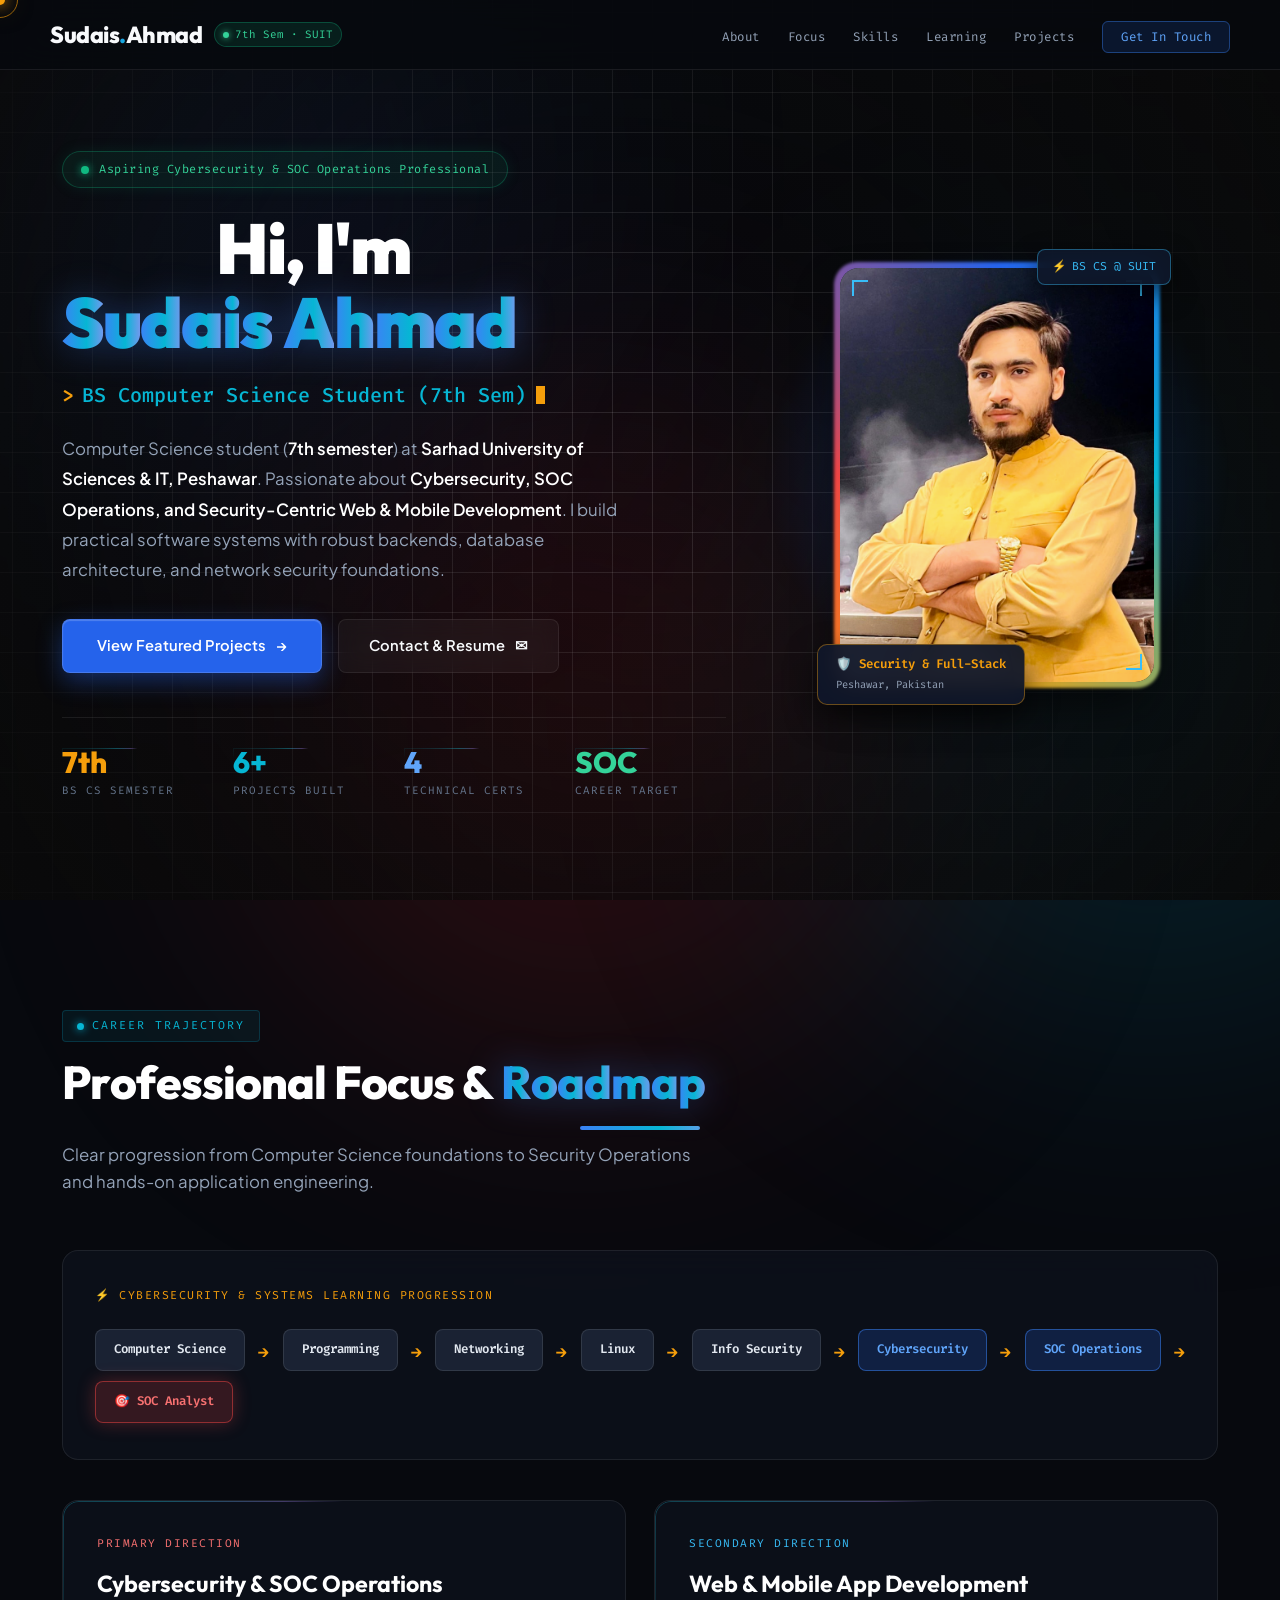
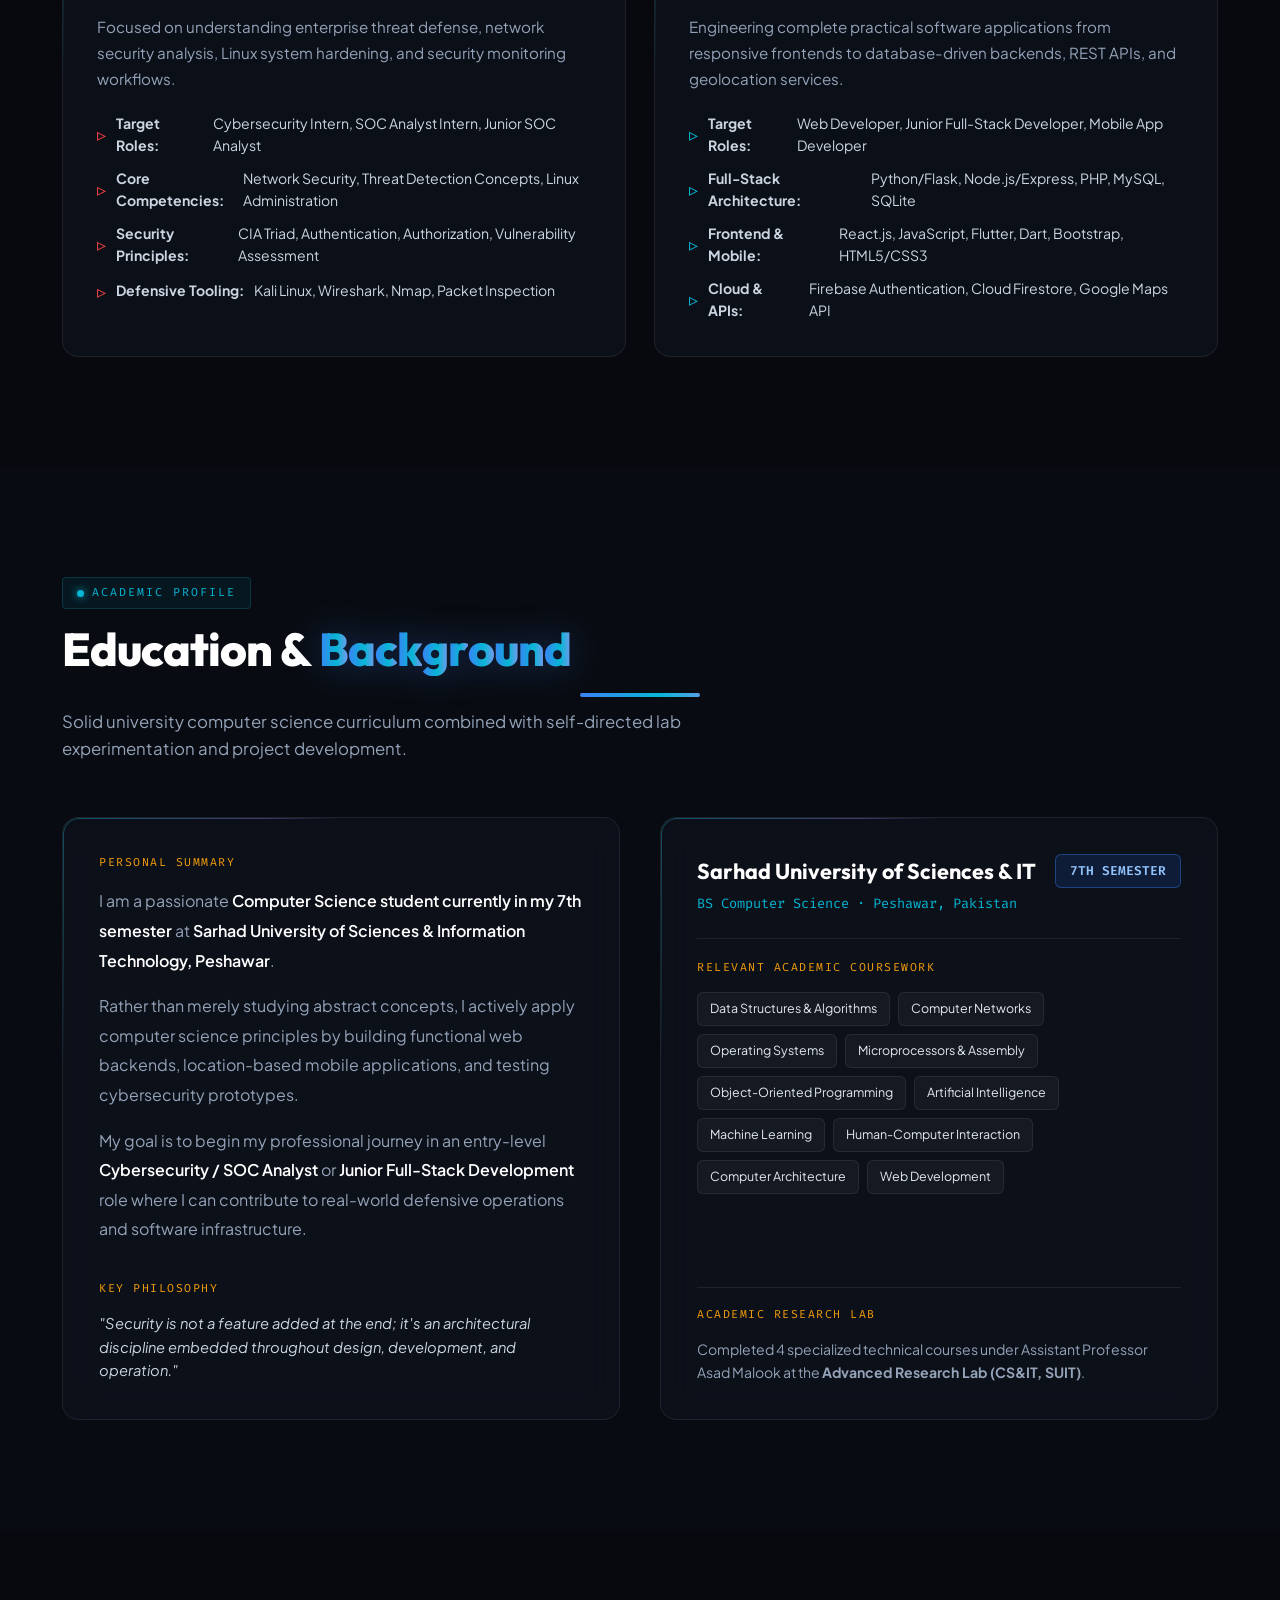
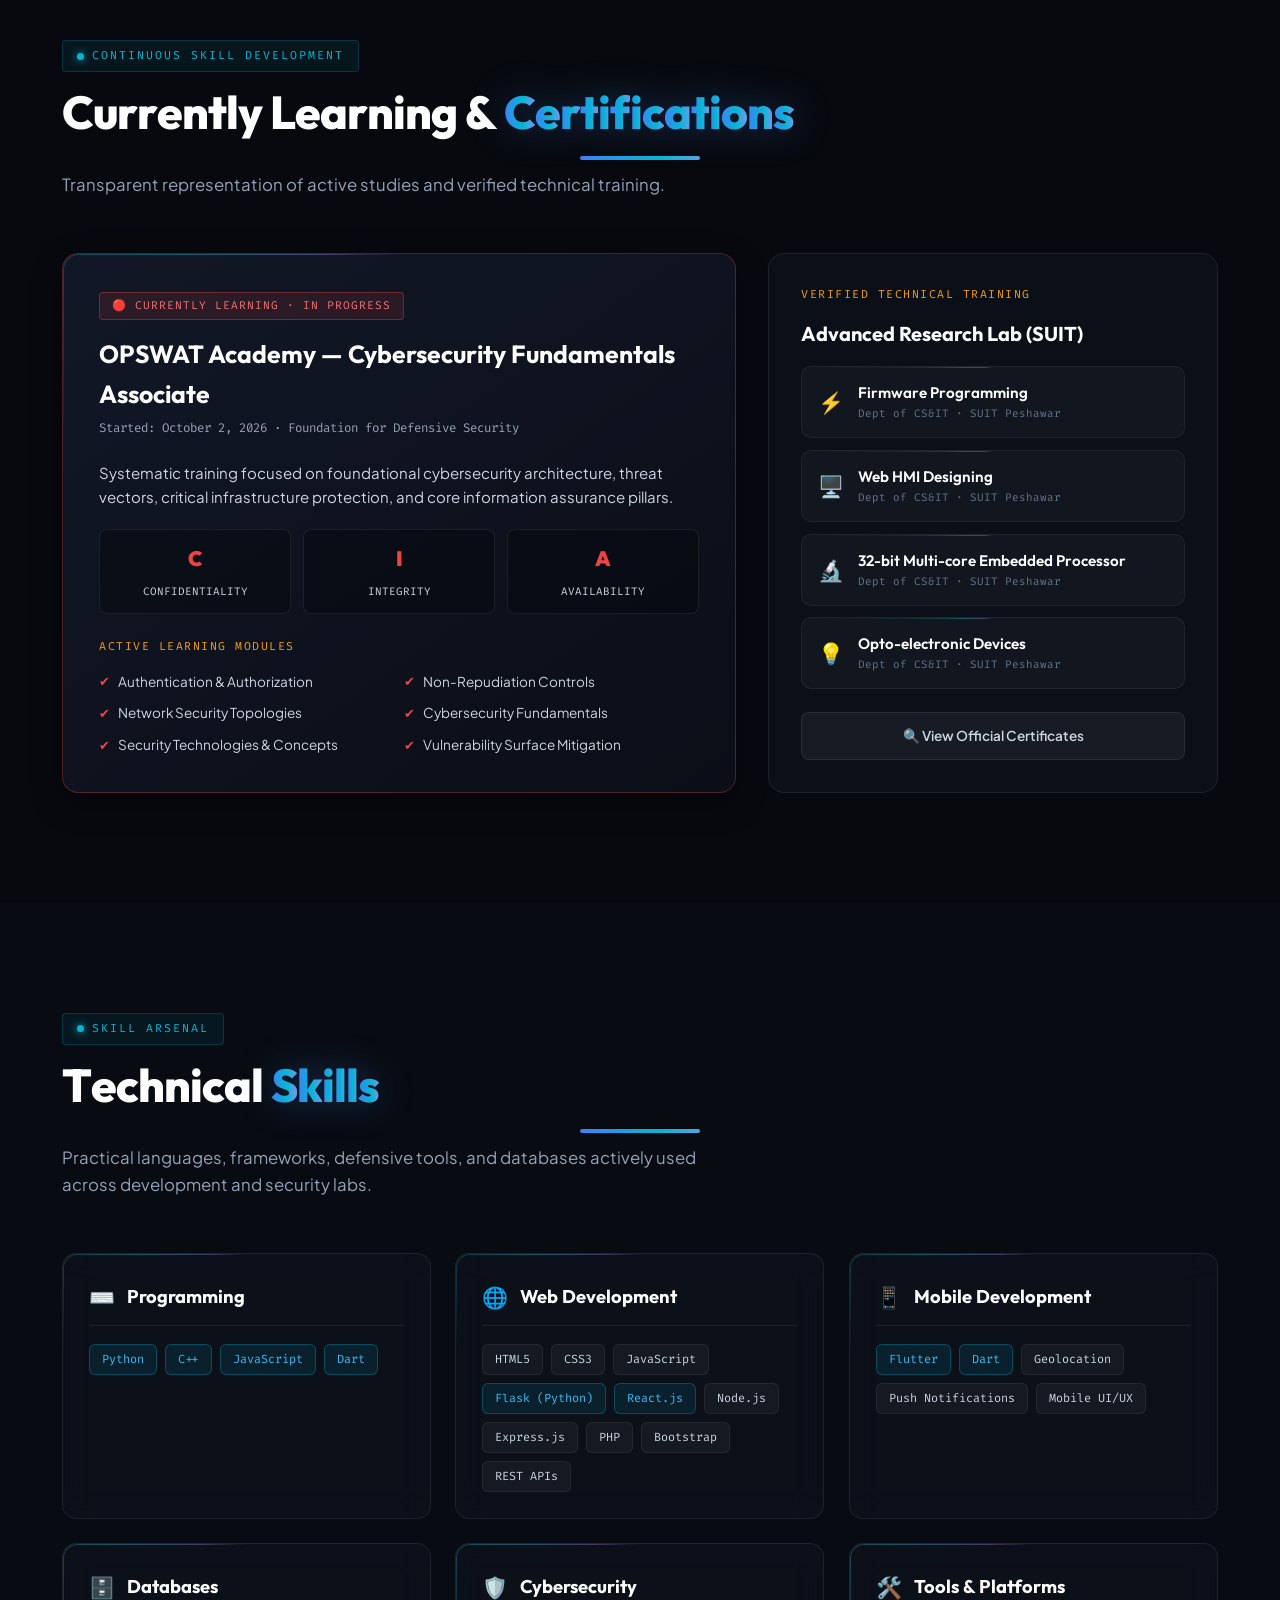
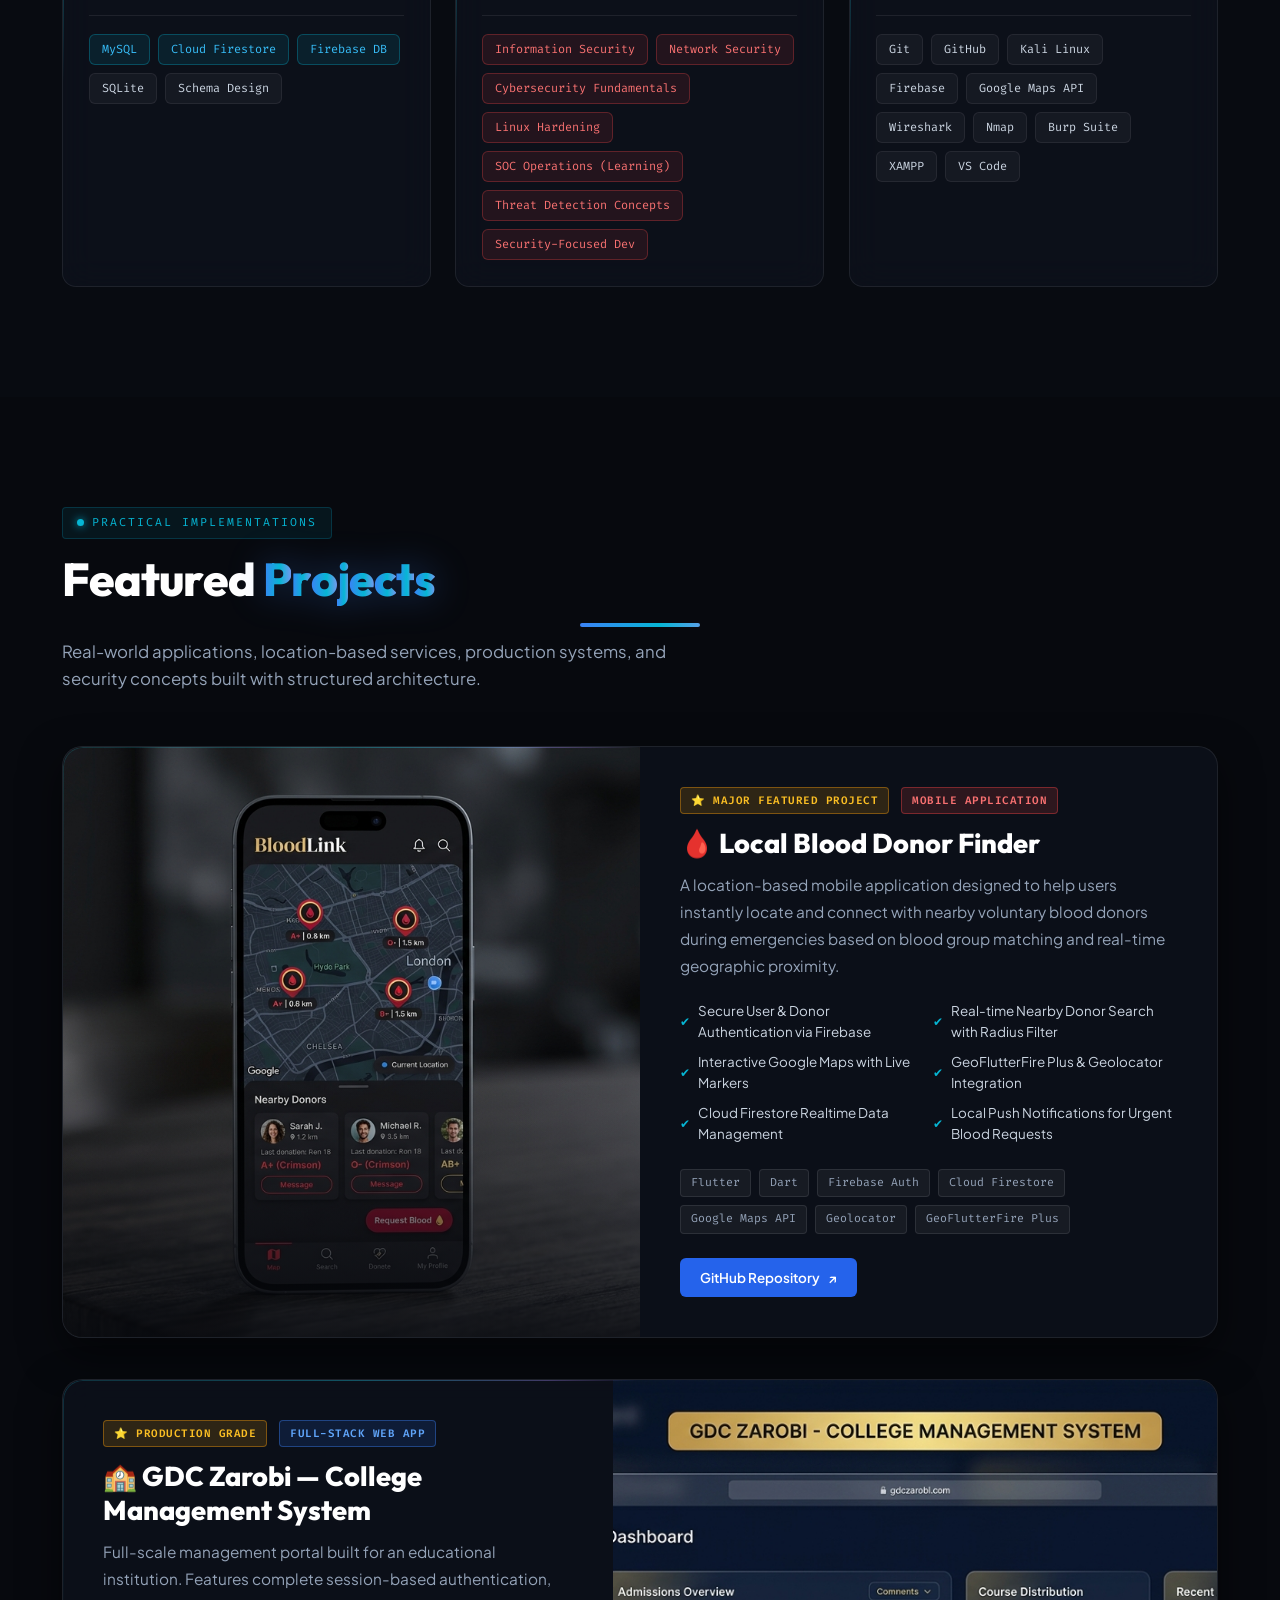
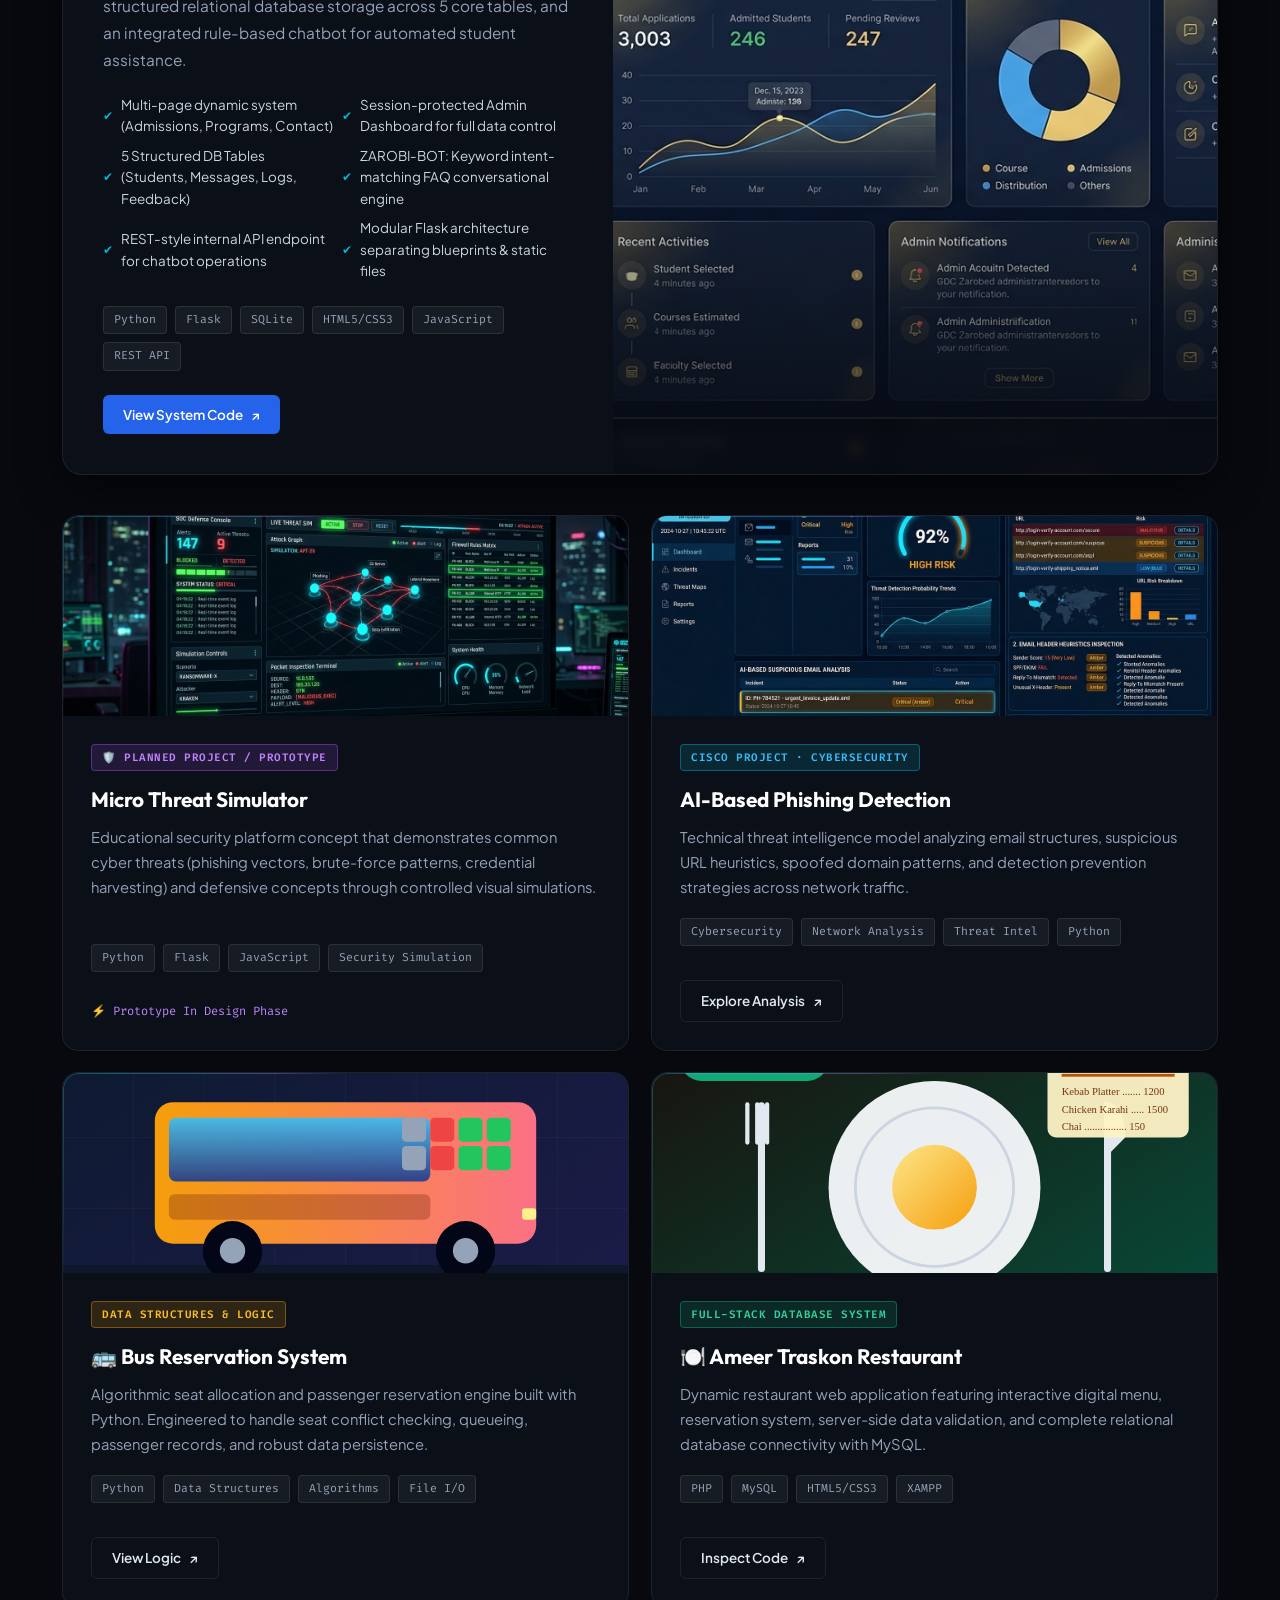
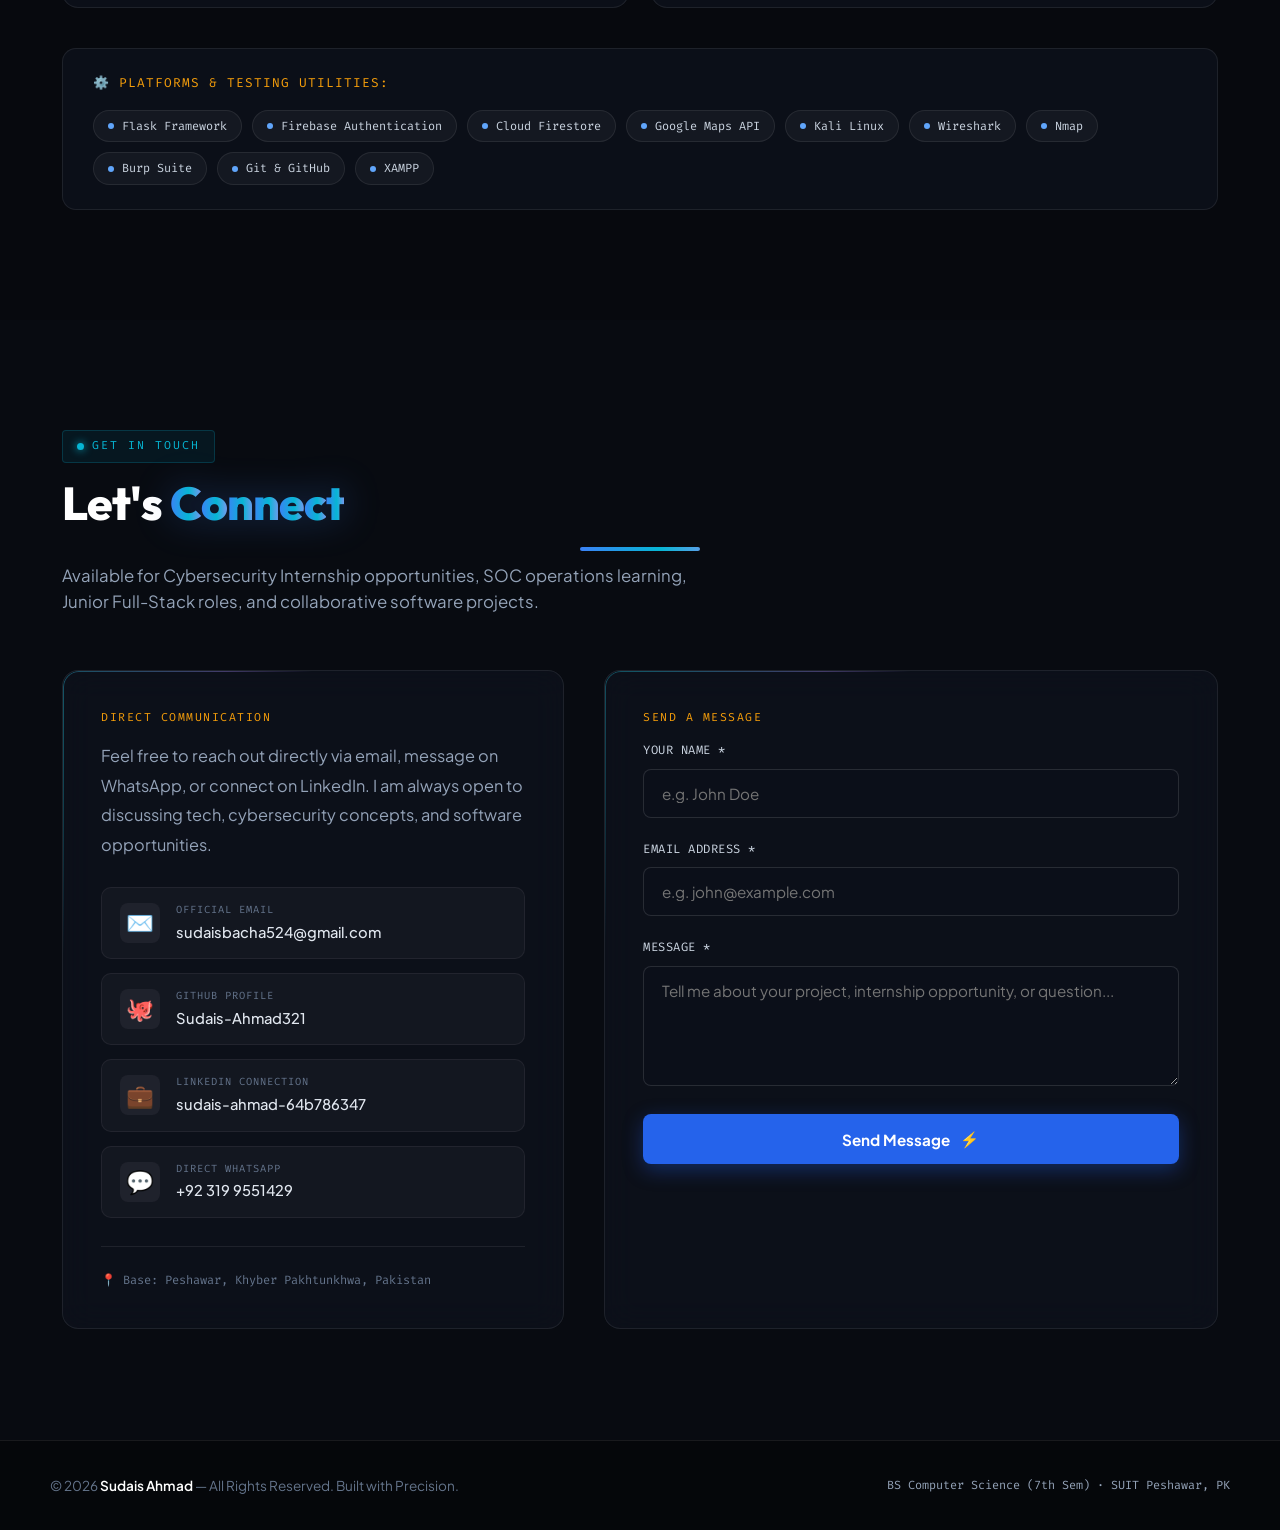
==== commit 4289f8d4: "Upgrade portfolio design and animations" ====
--- a/index.html
+++ b/index.html
@@ -1889,6 +1889,8 @@
       }
     }
   </style>
+<!-- upgrade:enhancements -->
+  <link rel="stylesheet" href="/static/css/enhancements.css">
 </head>
 <body>
 
@@ -2562,7 +2564,8 @@
 
             <!-- PROJECT 5: Bus Reservation System -->
             <div class="sec-proj-card fade-up">
-              <div class="sec-proj-body" style="padding-top:30px;">
+              <div class="sec-proj-img"><img src="/static/images/bus_reservation.svg" alt="Bus Reservation System seat map illustration"></div>
+              <div class="sec-proj-body">
                 <div>
                   <div class="project-badge-row">
                     <span class="p-badge" style="background:rgba(245,158,11,0.15); border:1px solid rgba(245,158,11,0.4); color:#fbbf24;">
@@ -2590,7 +2593,8 @@
 
             <!-- PROJECT 6: Ameer Traskon Restaurant Portal -->
             <div class="sec-proj-card fade-up">
-              <div class="sec-proj-body" style="padding-top:30px;">
+              <div class="sec-proj-img"><img src="/static/images/restaurant_portal.svg" alt="Ameer Traskon Restaurant portal illustration"></div>
+              <div class="sec-proj-body">
                 <div>
                   <div class="project-badge-row">
                     <span class="p-badge" style="background:rgba(16,185,129,0.15); border:1px solid rgba(16,185,129,0.4); color:#34d399;">
@@ -2978,5 +2982,6 @@
       }
     }
   </script>
+  <script src="/static/js/enhancements.js"></script>
 </body>
 </html>
--- a/static/css/enhancements.css
+++ b/static/css/enhancements.css
@@ -0,0 +1,296 @@
+/* ==========================================================
+   PORTFOLIO UPGRADE LAYER
+   Loaded after the inline <style>, so these rules win on equal specificity.
+   ========================================================== */
+
+@property --ang {
+  syntax: "<angle>";
+  initial-value: 0deg;
+  inherits: false;
+}
+
+/* ---------- 1. ANIMATED HEADINGS ---------- */
+
+/* Letter-level split (added by enhancements.js) */
+.ch {
+  display: inline-block;
+  white-space: pre;
+}
+
+/* Hide split letters until the reveal runs (only when JS is active) */
+.js-ready .split-heading .ch {
+  opacity: 0;
+  transform: translateY(0.55em) rotateX(-75deg);
+  transform-origin: 50% 100%;
+}
+
+.split-heading.is-visible .ch {
+  animation: chReveal 0.7s cubic-bezier(0.2, 0.7, 0.2, 1) both;
+  animation-delay: calc(var(--i, 0) * 32ms);
+}
+
+@keyframes chReveal {
+  to {
+    opacity: 1;
+    transform: translateY(0) rotateX(0);
+  }
+}
+
+/* Colourful, continuously shifting gradient on highlighted words */
+.gradient-text .ch,
+.name-highlight .ch {
+  background: linear-gradient(90deg, #3b82f6, #06b6d4, #a78bfa, #f472b6, #facc15, #3b82f6);
+  background-size: 300% 100%;
+  -webkit-background-clip: text;
+  background-clip: text;
+  -webkit-text-fill-color: transparent;
+  color: transparent;
+}
+
+.split-heading.is-visible .gradient-text .ch,
+.split-heading.is-visible .name-highlight .ch {
+  animation:
+    chReveal 0.7s cubic-bezier(0.2, 0.7, 0.2, 1) both,
+    hueSweep 5s linear infinite;
+  animation-delay:
+    calc(var(--i, 0) * 32ms),
+    calc(var(--i, 0) * -180ms);
+}
+
+@keyframes hueSweep {
+  from { background-position: 0% 50%; }
+  to   { background-position: 300% 50%; }
+}
+
+/* Heading glow pulse */
+.section-title .gradient-text,
+.hero-title-main .name-highlight {
+  filter: drop-shadow(0 0 18px rgba(59, 130, 246, 0.35));
+}
+
+/* Animated underline beneath every section title */
+.section-header .section-title {
+  position: relative;
+  padding-bottom: 0.45em;
+}
+.section-header .section-title::after {
+  content: "";
+  position: absolute;
+  left: 50%;
+  bottom: 0;
+  width: 120px;
+  height: 4px;
+  transform: translateX(-50%) scaleX(0);
+  border-radius: 4px;
+  background: linear-gradient(90deg, #3b82f6, #06b6d4, #a78bfa, #f472b6);
+  background-size: 200% 100%;
+  animation: underlineFlow 4s linear infinite;
+  transition: transform 0.9s cubic-bezier(0.2, 0.7, 0.2, 1) 0.6s;
+}
+.section-header.is-visible .section-title::after,
+.section-header .section-title.is-visible::after {
+  transform: translateX(-50%) scaleX(1);
+}
+@keyframes underlineFlow {
+  from { background-position: 0% 0; }
+  to   { background-position: 200% 0; }
+}
+
+/* ---------- 2. CARD SYSTEM ---------- */
+
+.fx-card {
+  position: relative;
+  isolation: isolate;
+  transform-style: preserve-3d;
+  transform:
+    perspective(1000px)
+    rotateX(var(--rx, 0deg))
+    rotateY(var(--ry, 0deg))
+    translateY(var(--lift, 0px));
+  transition:
+    transform 0.45s cubic-bezier(0.2, 0.7, 0.2, 1),
+    border-color 0.35s ease,
+    box-shadow 0.35s ease;
+  will-change: transform;
+}
+.fx-card:hover { --lift: -6px; }
+
+/* Cursor-following spotlight */
+.fx-card::before {
+  content: "";
+  position: absolute;
+  inset: 0;
+  border-radius: inherit;
+  pointer-events: none;
+  z-index: 3;
+  opacity: 0;
+  transition: opacity 0.35s ease;
+  background: radial-gradient(
+    420px circle at var(--mx, 50%) var(--my, 50%),
+    rgba(56, 189, 248, 0.16),
+    rgba(167, 139, 250, 0.08) 40%,
+    transparent 70%
+  );
+}
+.fx-card:hover::before { opacity: 1; }
+
+/* Animated rotating border beam */
+.fx-card::after {
+  content: "";
+  position: absolute;
+  inset: 0;
+  border-radius: inherit;
+  padding: 1px;
+  pointer-events: none;
+  z-index: 4;
+  opacity: 0.35;
+  transition: opacity 0.4s ease;
+  background: conic-gradient(
+    from var(--ang),
+    transparent 0deg,
+    transparent 280deg,
+    #22d3ee 320deg,
+    #a78bfa 345deg,
+    transparent 360deg
+  );
+  -webkit-mask: linear-gradient(#000 0 0) content-box, linear-gradient(#000 0 0);
+  -webkit-mask-composite: xor;
+  mask-composite: exclude;
+  animation: beamSpin 6s linear infinite;
+}
+.fx-card:hover::after { opacity: 1; }
+
+@keyframes beamSpin {
+  to { --ang: 360deg; }
+}
+
+/* Keep each card's own content above the effect layers */
+.fx-card > * { position: relative; z-index: 1; }
+
+/* Pills, chips and tags get their own lively hover */
+.tech-tag, .p-tech, .tool-chip-badge, .course-chip, .p-badge {
+  transition: transform 0.25s ease, box-shadow 0.25s ease, filter 0.25s ease;
+}
+.p-tech:hover, .tool-chip-badge:hover, .course-chip:hover, .tech-tag:hover {
+  transform: translateY(-2px) scale(1.04);
+  box-shadow: 0 6px 18px rgba(59, 130, 246, 0.35);
+  filter: brightness(1.15);
+}
+
+/* Project image frames: slow Ken Burns zoom and colourful gloss */
+.project-img-frame,
+.sec-proj-img {
+  position: relative;
+  overflow: hidden;
+}
+.project-img-frame img,
+.sec-proj-img img {
+  transition: transform 1.1s cubic-bezier(0.2, 0.7, 0.2, 1), filter 0.6s ease;
+  width: 100%;
+  height: 100%;
+  object-fit: cover;
+  display: block;
+}
+.project-card-major:hover .project-img-frame img,
+.sec-proj-card:hover .sec-proj-img img {
+  transform: scale(1.08);
+  filter: saturate(1.25) contrast(1.05);
+}
+.project-img-frame::after,
+.sec-proj-img::after {
+  content: "";
+  position: absolute;
+  inset: 0;
+  pointer-events: none;
+  background: linear-gradient(115deg, transparent 35%, rgba(255, 255, 255, 0.22) 50%, transparent 65%);
+  transform: translateX(-120%);
+  transition: transform 0.9s ease;
+}
+.project-card-major:hover .project-img-frame::after,
+.sec-proj-card:hover .sec-proj-img::after {
+  transform: translateX(120%);
+}
+
+/* Titles inside cards: gradient shimmer on hover */
+.project-title-large,
+.sec-proj-title {
+  transition: background-position 0.8s ease, color 0.3s ease;
+}
+.project-card-major:hover .project-title-large,
+.sec-proj-card:hover .sec-proj-title {
+  background-image: linear-gradient(90deg, #60a5fa, #22d3ee, #a78bfa, #f472b6, #60a5fa);
+  background-size: 300% 100%;
+  -webkit-background-clip: text;
+  background-clip: text;
+  -webkit-text-fill-color: transparent;
+  animation: hueSweep 4s linear infinite;
+}
+
+/* ---------- 3. ENTRANCE TIMING FOR CARD GRIDS ---------- */
+.fade-up.visible {
+  transition-delay: calc(var(--d, 0) * 90ms);
+}
+
+/* ---------- 4. DEVICE-SPECIFIC LAYOUT ---------- */
+
+/* PC / large desktop */
+@media (min-width: 1440px) {
+  .section-title { font-size: clamp(3rem, 3.4vw, 3.8rem); }
+  .container { max-width: 1280px; }
+  .projects-container-grid { gap: 36px; }
+  .project-card-major { min-height: 460px; }
+  .secondary-projects-grid { gap: 26px; }
+}
+
+/* Laptop / small desktop */
+@media (min-width: 1024px) and (max-width: 1439px) {
+  .section-title { font-size: clamp(2.4rem, 3.6vw, 3rem); }
+  .project-card-major { grid-template-columns: 1fr 1fr; }
+  .secondary-projects-grid { grid-template-columns: repeat(2, 1fr); gap: 22px; }
+}
+
+/* Tablet */
+@media (min-width: 768px) and (max-width: 1023px) {
+  .section-title { font-size: clamp(2rem, 5vw, 2.6rem); }
+  .project-card-major, .project-card-major.reversed { grid-template-columns: 1fr; }
+  .secondary-projects-grid { grid-template-columns: 1fr 1fr; gap: 18px; }
+}
+
+/* Mobile phones */
+@media (max-width: 767px) {
+  .section-title { font-size: clamp(1.9rem, 8vw, 2.4rem); letter-spacing: -0.5px; }
+  .section-header .section-title::after { width: 90px; }
+  .project-card-major, .project-card-major.reversed { grid-template-columns: 1fr; border-radius: 16px; }
+  .project-img-frame img, .sec-proj-img img { height: 210px; }
+  .secondary-projects-grid { grid-template-columns: 1fr; gap: 18px; }
+  .project-info-body { padding: 22px 18px; }
+  .project-title-large { font-size: 1.35rem; }
+  .fx-card:hover { --lift: 0px; }      /* no lift on touch */
+  .fx-card::after { animation-duration: 10s; opacity: 0.22; }
+  .fx-card::before { display: none; }  /* spotlight is pointer-only; saves GPU */
+  .fx-card { will-change: auto; }
+  .p-tech, .tool-chip-badge { font-size: 0.72rem; }
+}
+
+/* Very small phones */
+@media (max-width: 380px) {
+  .section-title { font-size: 1.75rem; }
+  .project-img-frame img, .sec-proj-img img { height: 180px; }
+}
+
+/* ---------- 5. ACCESSIBILITY ---------- */
+@media (prefers-reduced-motion: reduce) {
+  .ch,
+  .split-heading .ch,
+  .gradient-text .ch,
+  .name-highlight .ch,
+  .fx-card::after,
+  .section-header .section-title::after,
+  .project-card-major:hover .project-title-large,
+  .sec-proj-card:hover .sec-proj-title {
+    animation: none !important;
+    opacity: 1 !important;
+    transform: none !important;
+  }
+  .fx-card, .project-img-frame img, .sec-proj-img img { transition: none !important; }
+}
